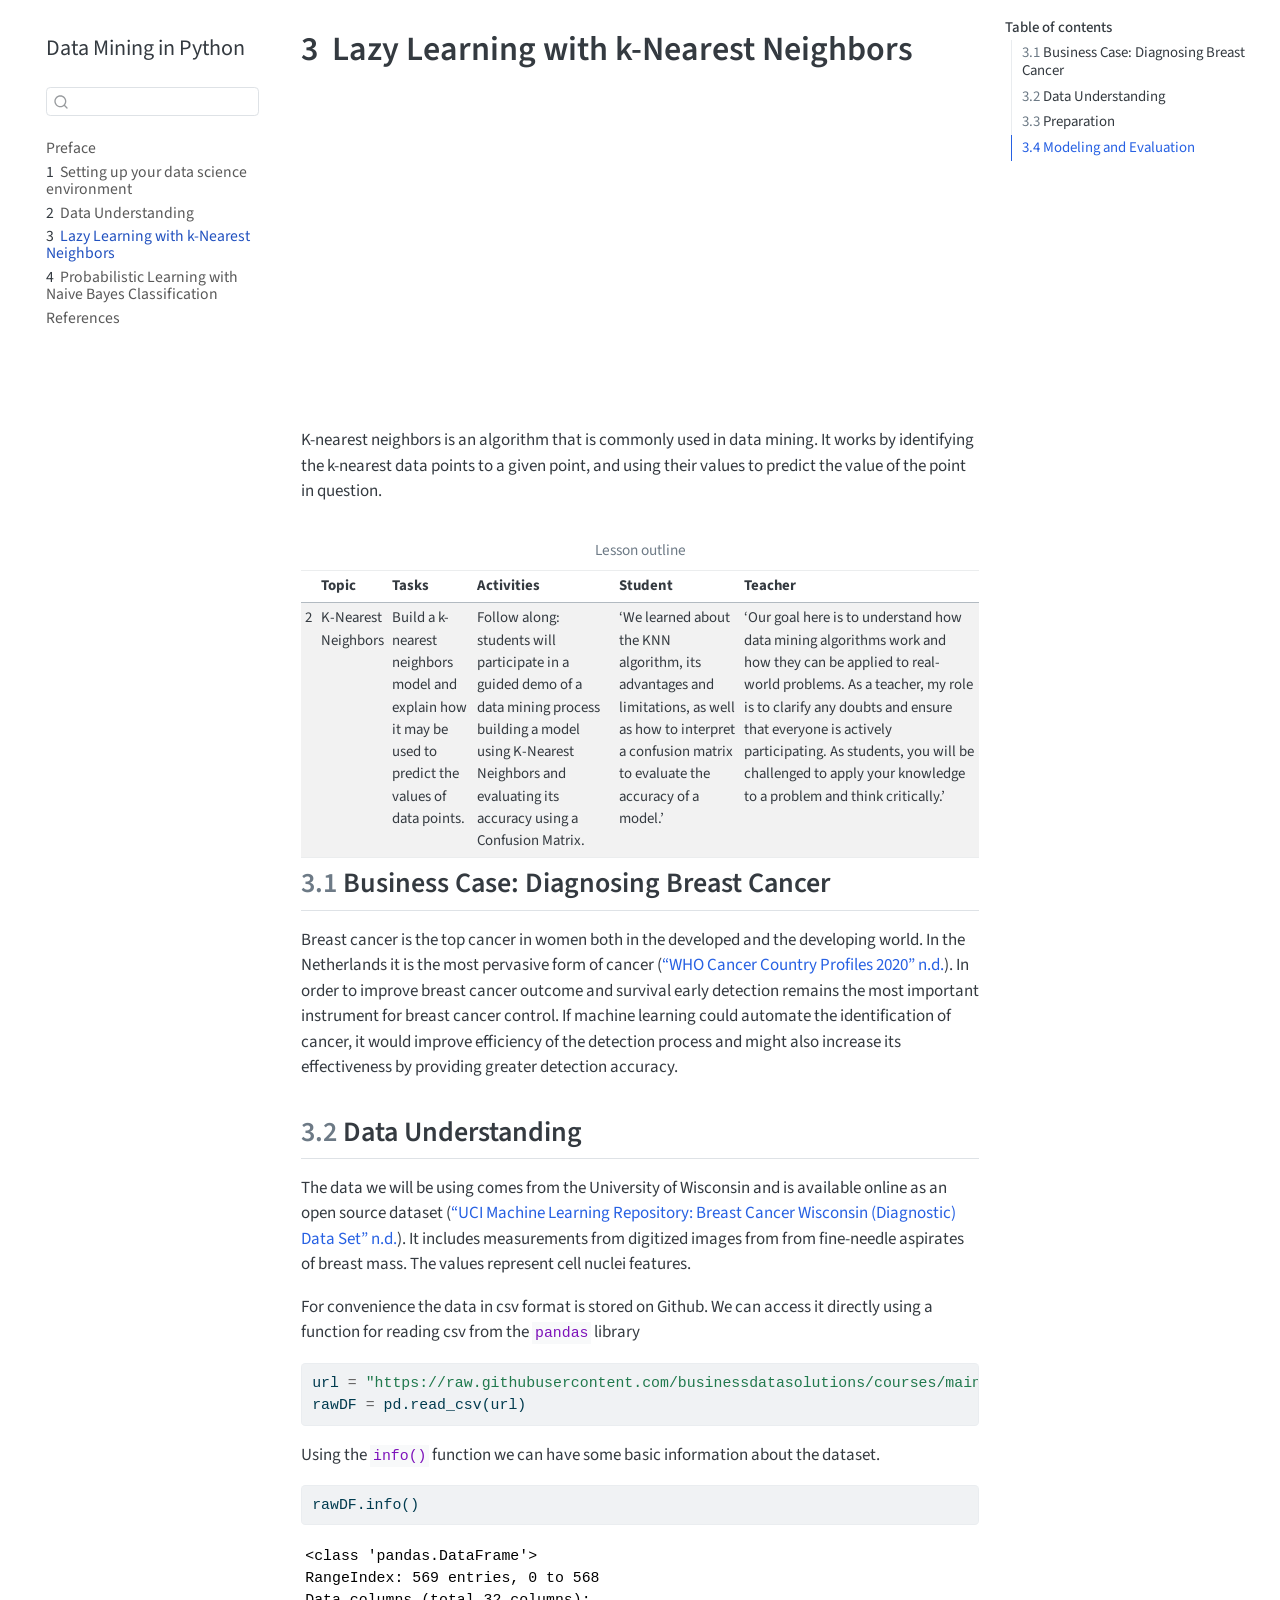
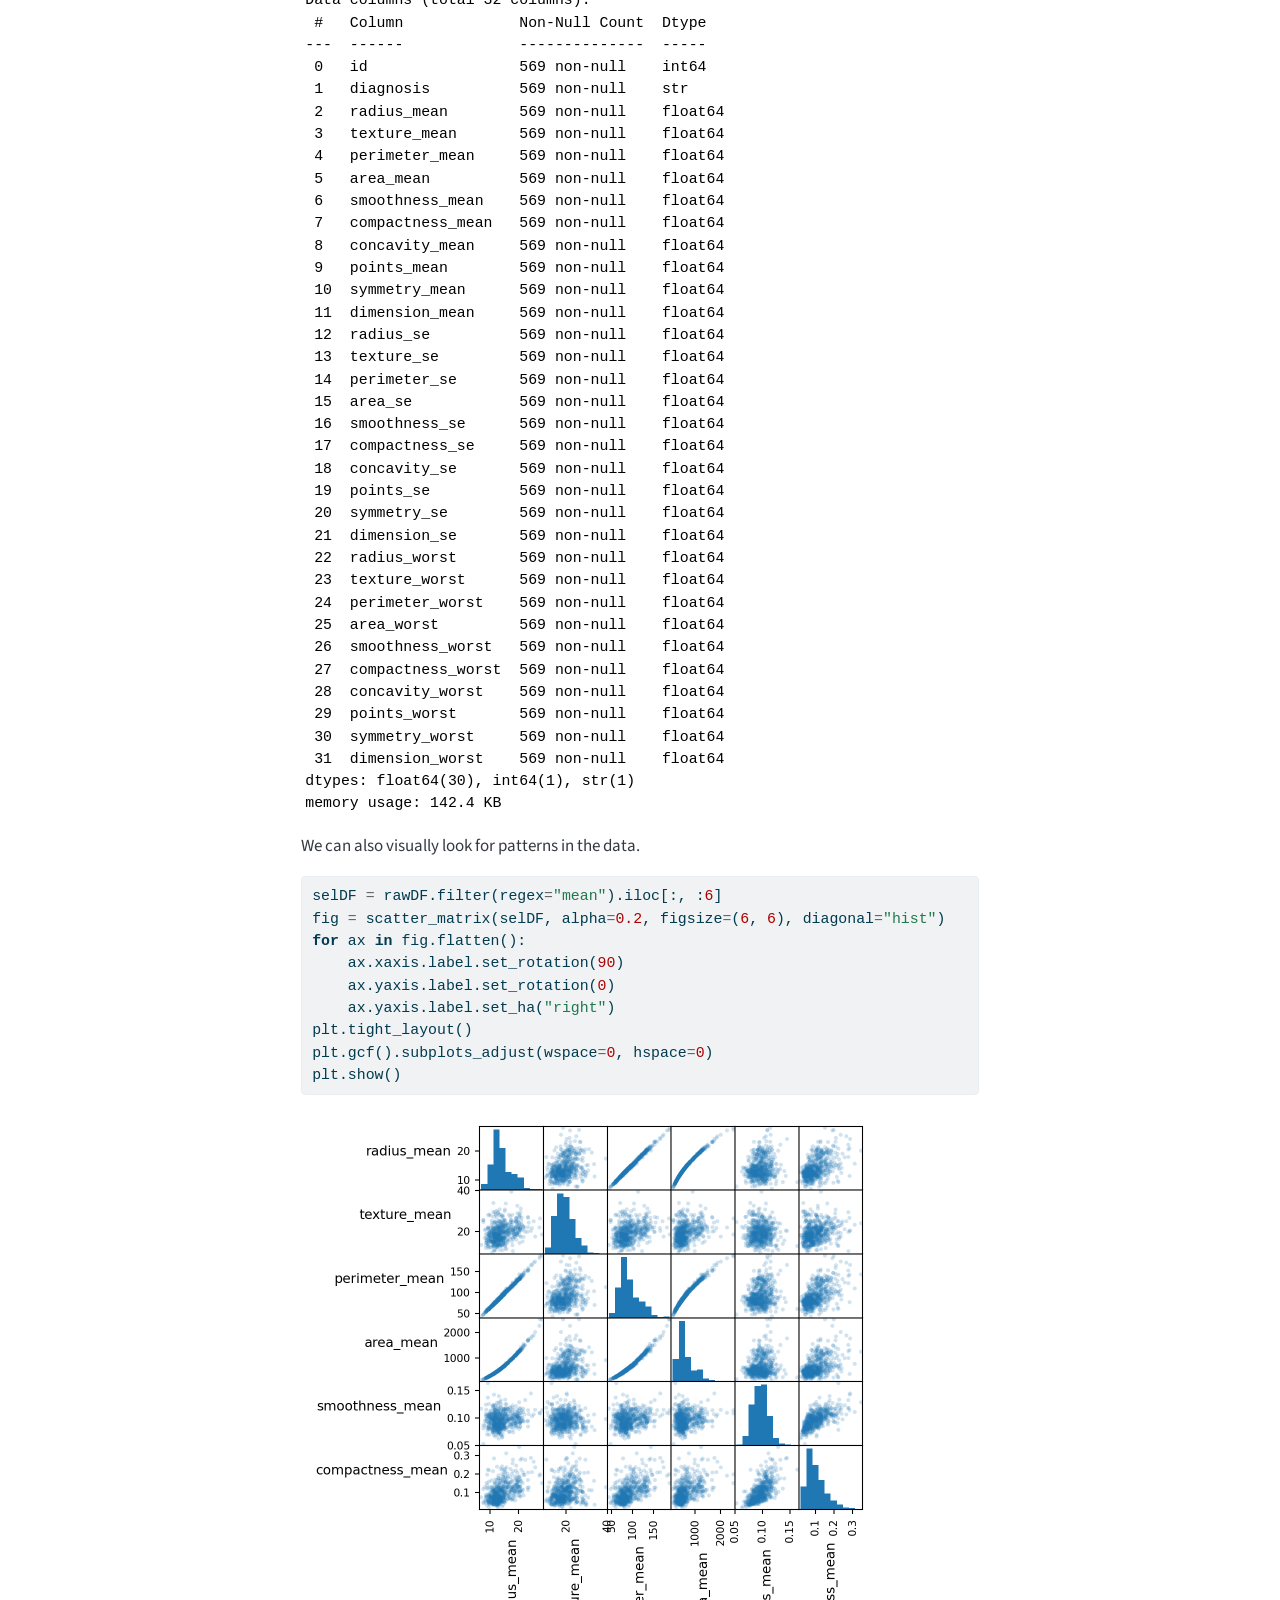
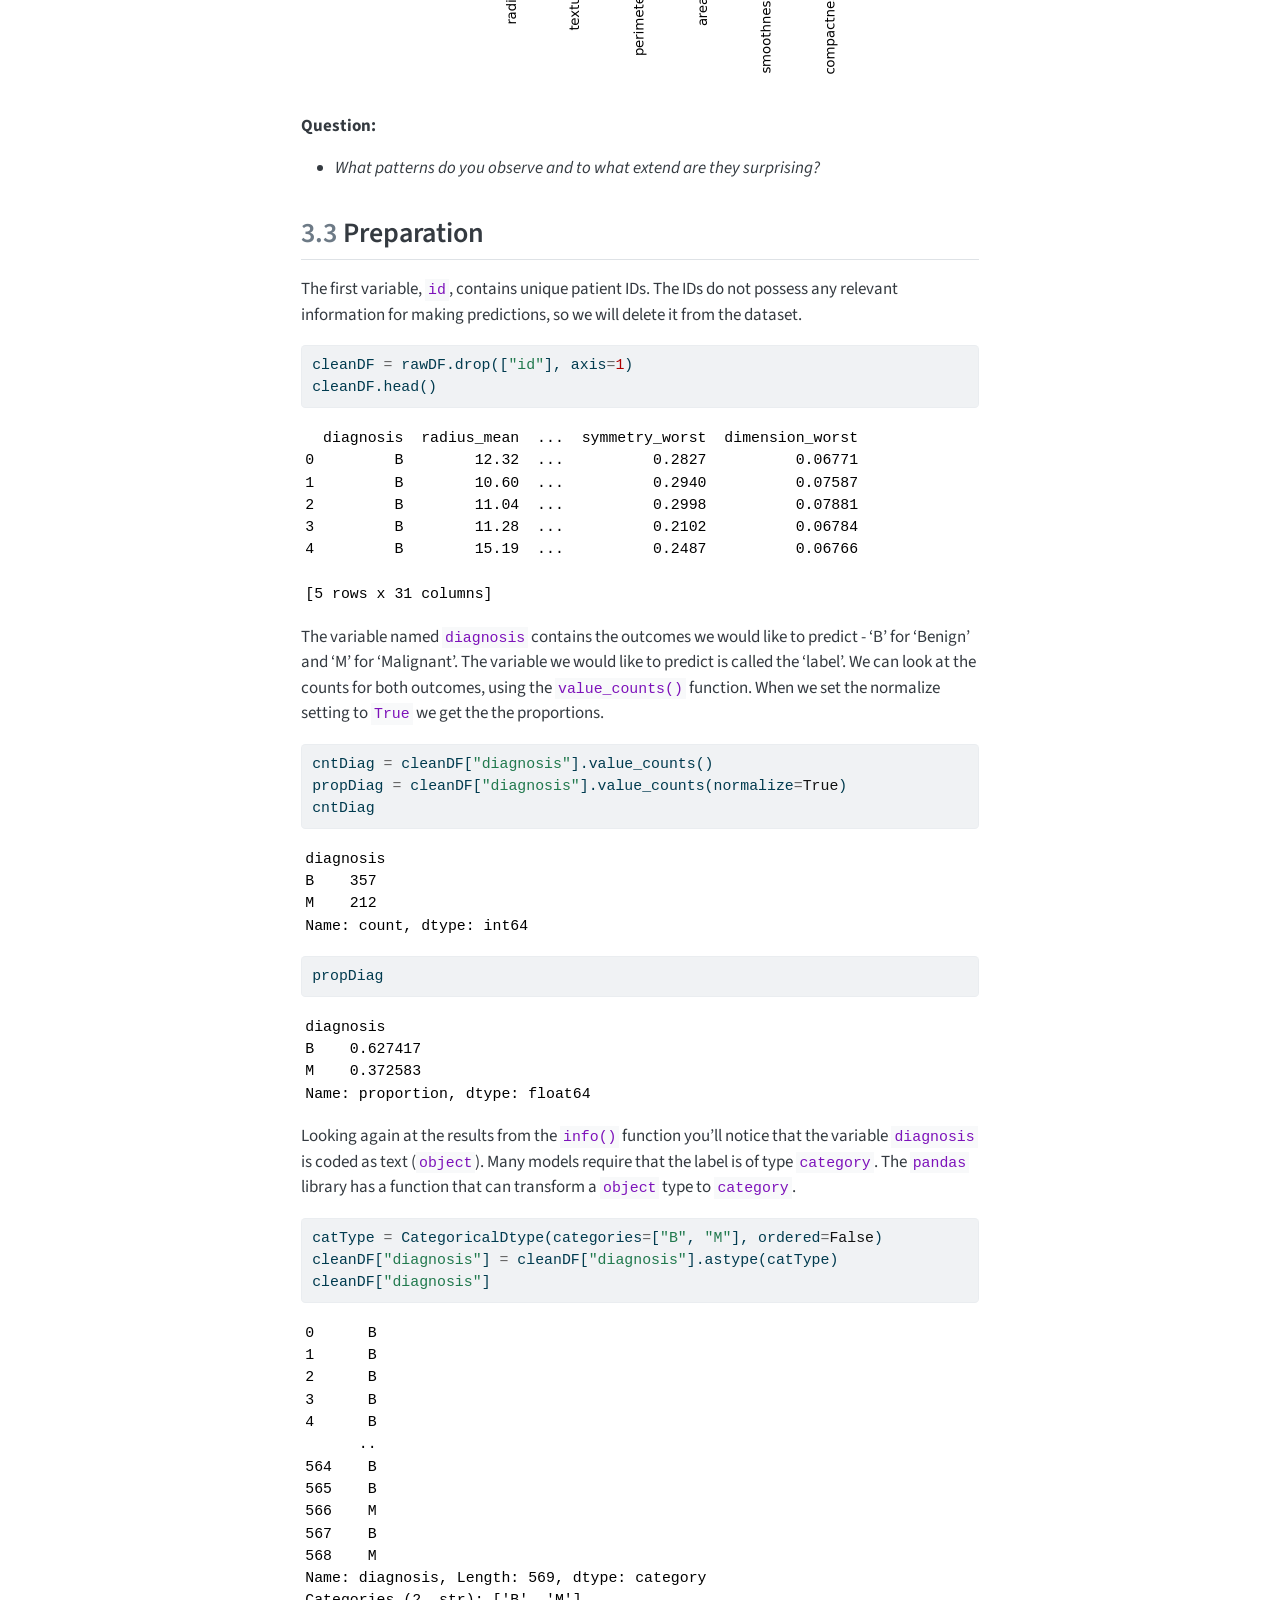
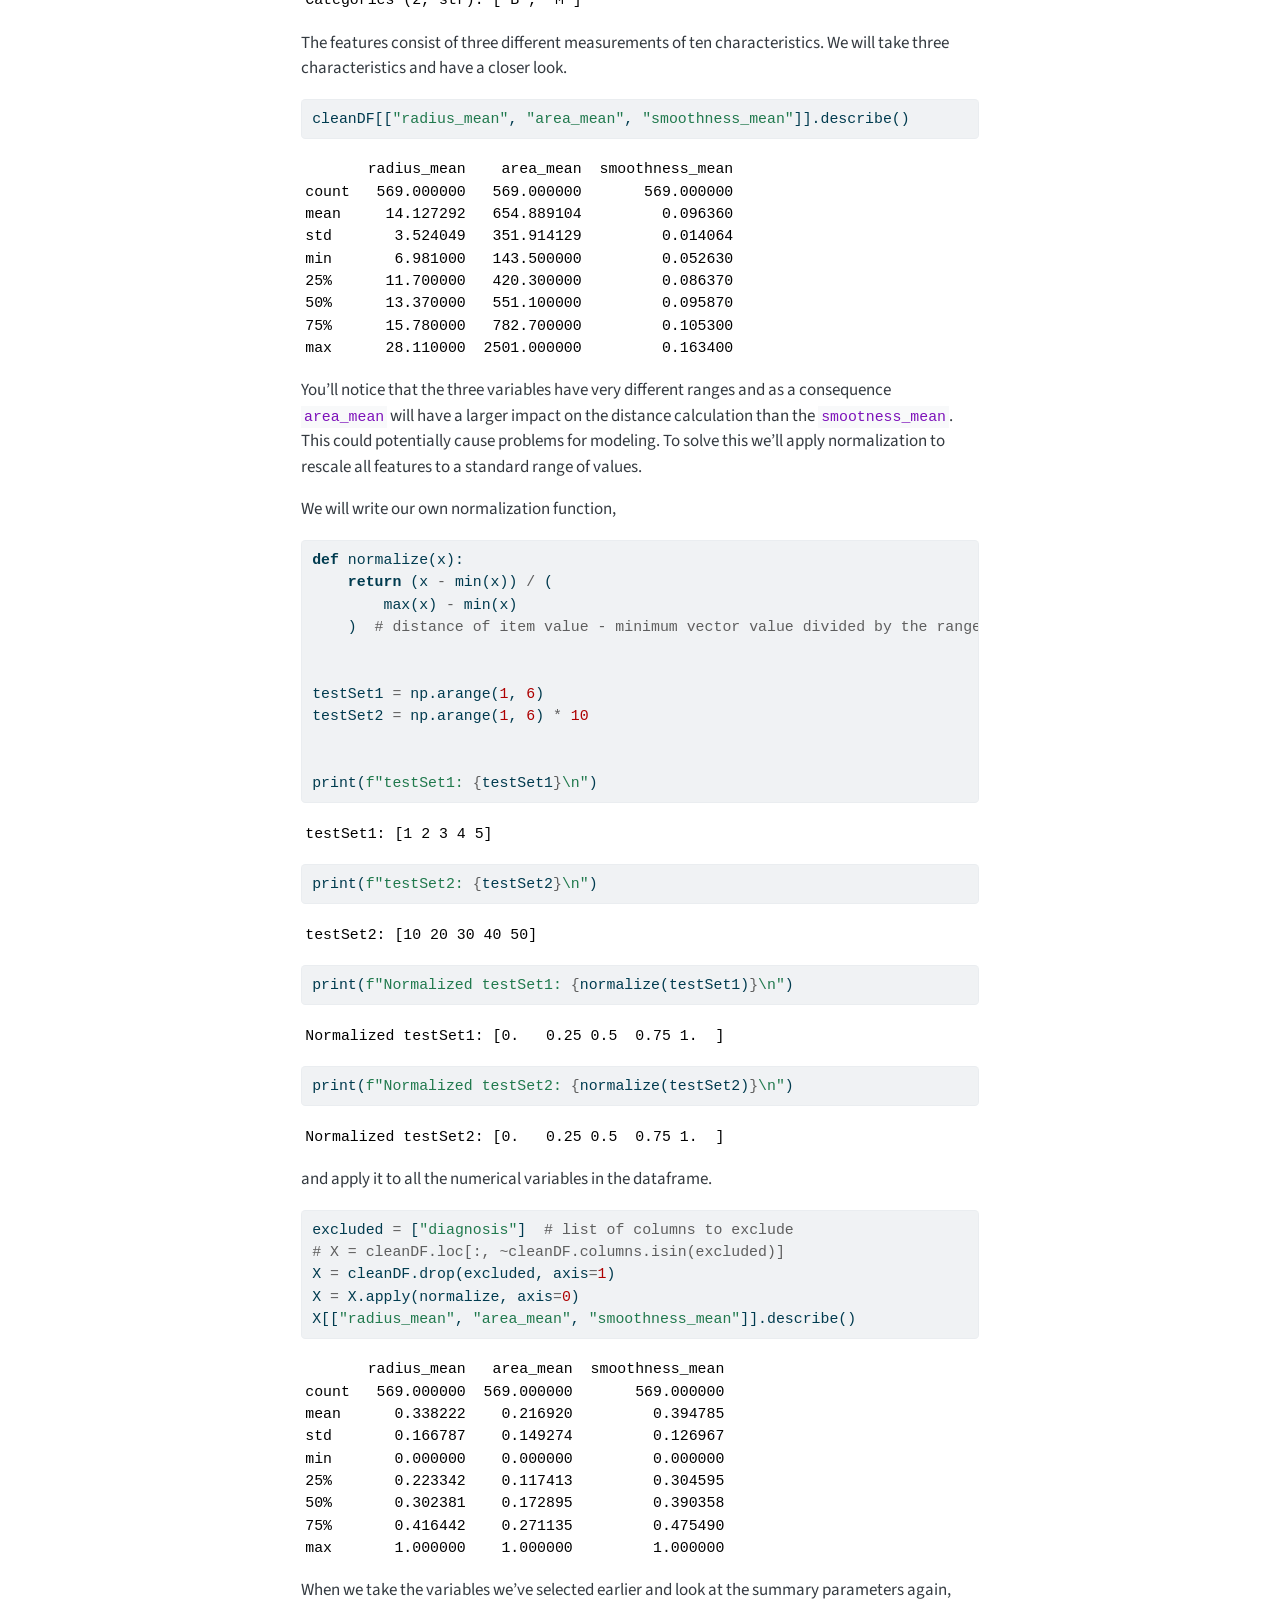
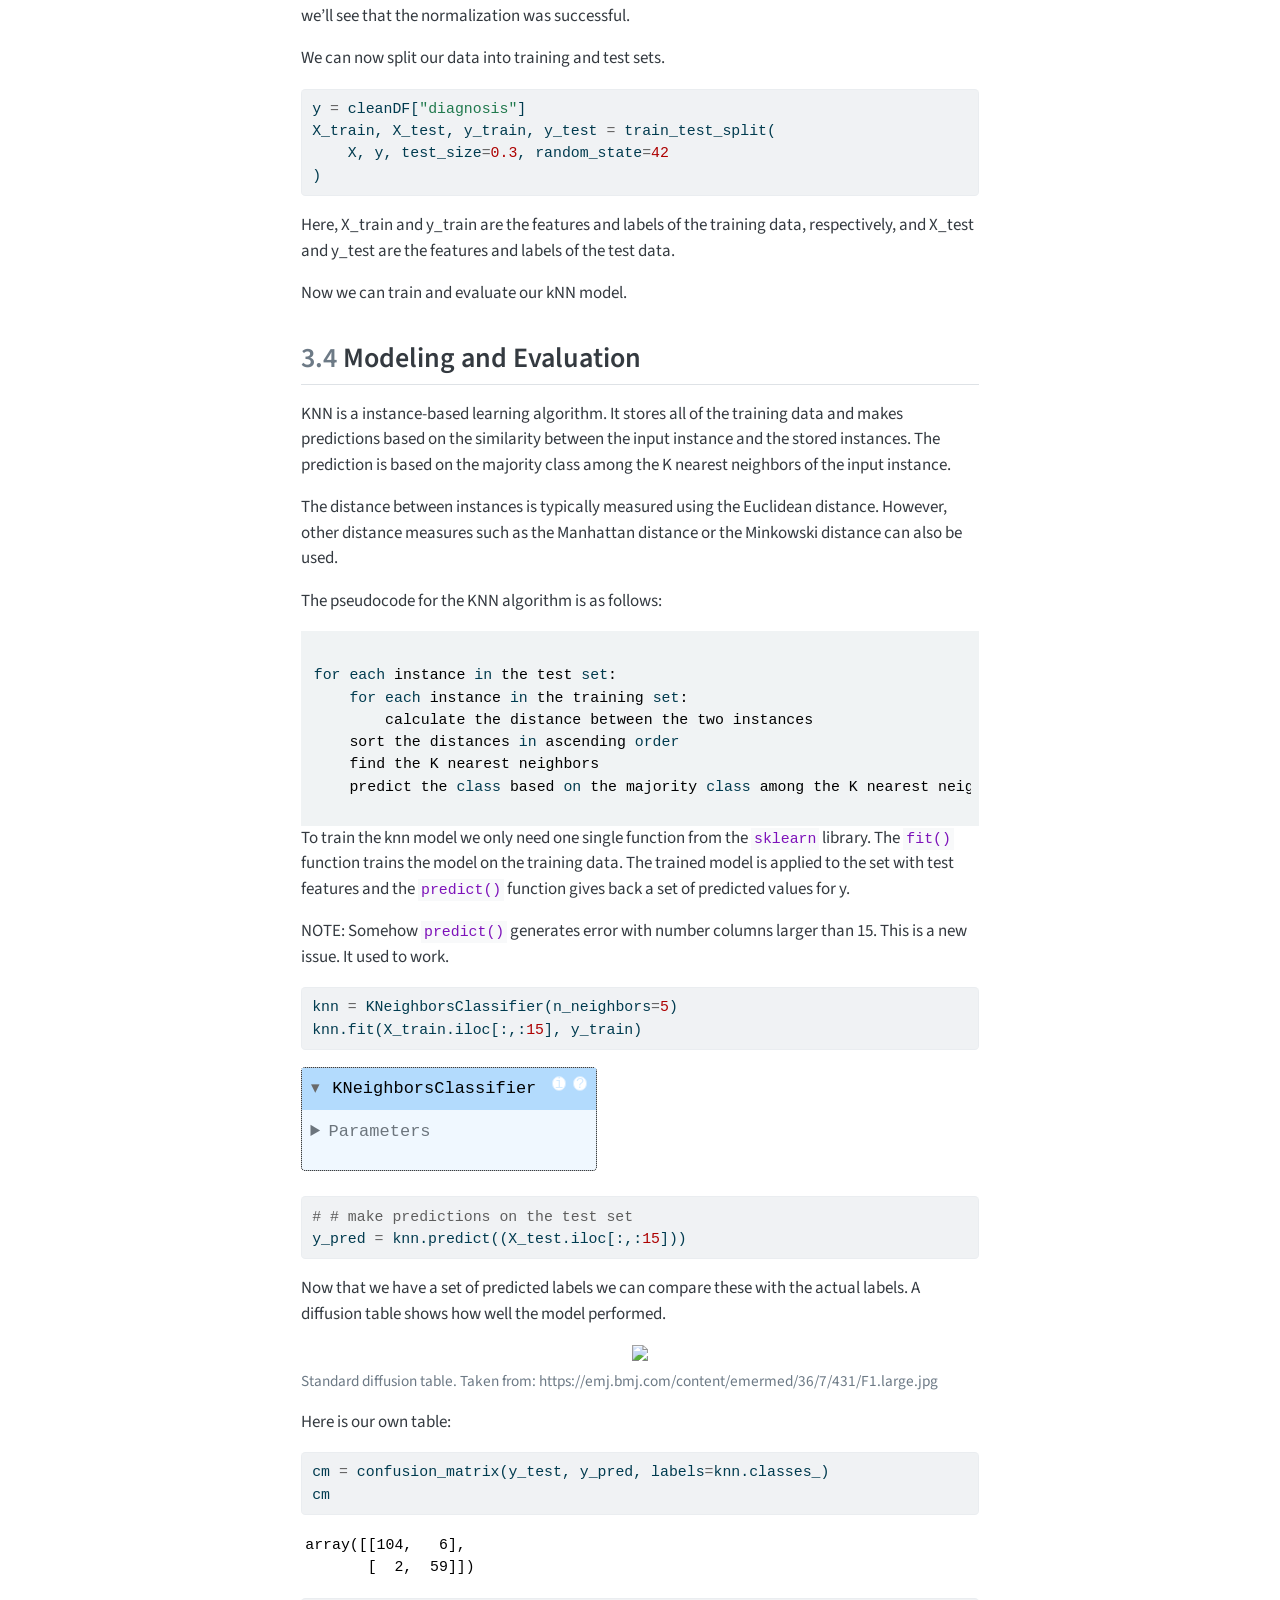
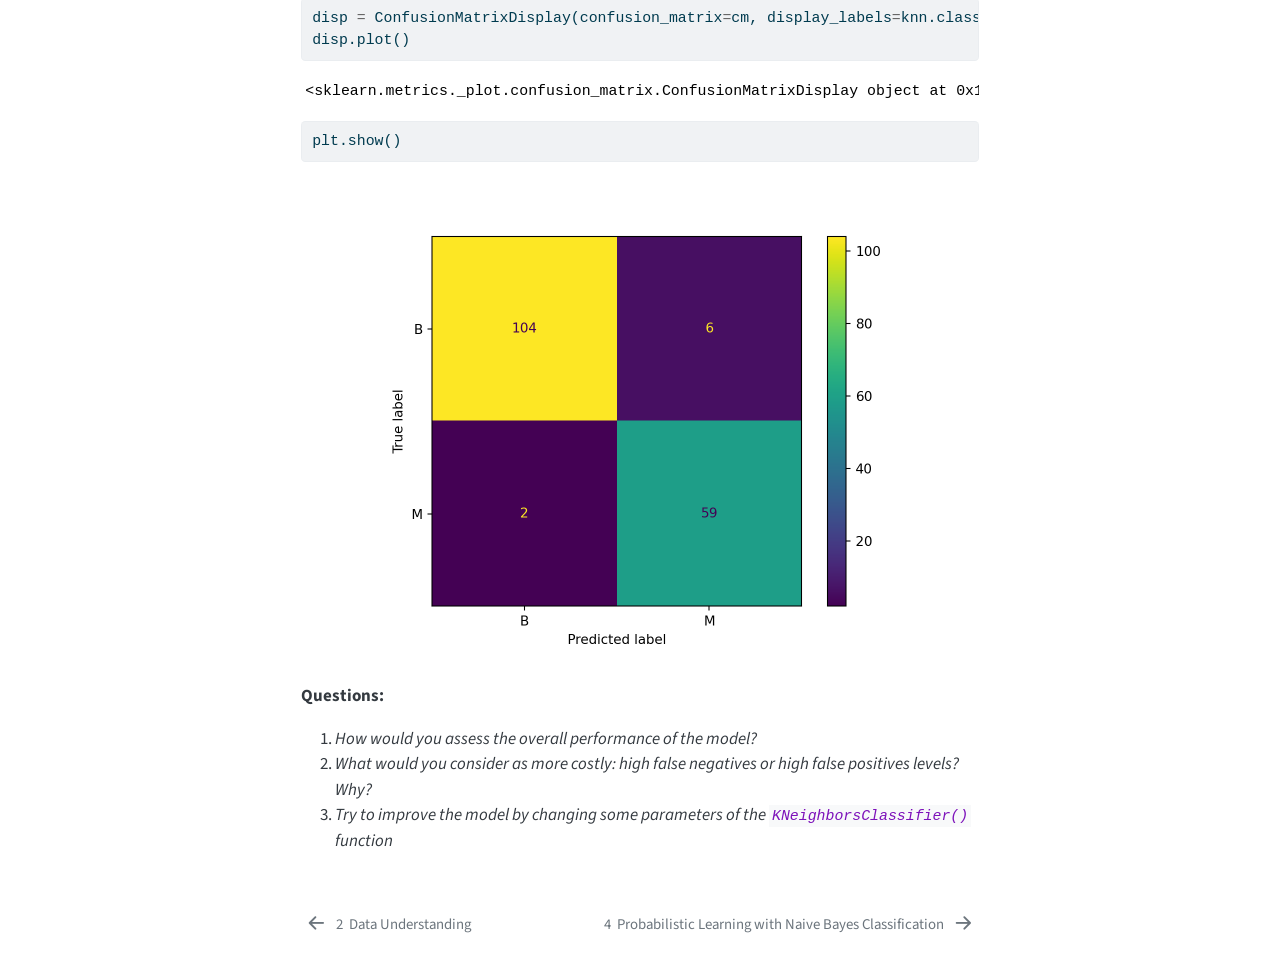
==== book/knn.html @ 2a33c744 "Replace broken KNN YouTube embed and rebuild book as HTML Co-Authored-By: Claude Opus 4.6 <noreply@a" ====
<!DOCTYPE html>
<html xmlns="http://www.w3.org/1999/xhtml" lang="en" xml:lang="en"><head>

<meta charset="utf-8">
<meta name="generator" content="quarto-1.5.57">

<meta name="viewport" content="width=device-width, initial-scale=1.0, user-scalable=yes">


<title>3&nbsp; Lazy Learning with k-Nearest Neighbors – Data Mining in Python</title>
<style>
code{white-space: pre-wrap;}
span.smallcaps{font-variant: small-caps;}
div.columns{display: flex; gap: min(4vw, 1.5em);}
div.column{flex: auto; overflow-x: auto;}
div.hanging-indent{margin-left: 1.5em; text-indent: -1.5em;}
ul.task-list{list-style: none;}
ul.task-list li input[type="checkbox"] {
  width: 0.8em;
  margin: 0 0.8em 0.2em -1em; /* quarto-specific, see https://github.com/quarto-dev/quarto-cli/issues/4556 */ 
  vertical-align: middle;
}
/* CSS for syntax highlighting */
pre > code.sourceCode { white-space: pre; position: relative; }
pre > code.sourceCode > span { line-height: 1.25; }
pre > code.sourceCode > span:empty { height: 1.2em; }
.sourceCode { overflow: visible; }
code.sourceCode > span { color: inherit; text-decoration: inherit; }
div.sourceCode { margin: 1em 0; }
pre.sourceCode { margin: 0; }
@media screen {
div.sourceCode { overflow: auto; }
}
@media print {
pre > code.sourceCode { white-space: pre-wrap; }
pre > code.sourceCode > span { display: inline-block; text-indent: -5em; padding-left: 5em; }
}
pre.numberSource code
  { counter-reset: source-line 0; }
pre.numberSource code > span
  { position: relative; left: -4em; counter-increment: source-line; }
pre.numberSource code > span > a:first-child::before
  { content: counter(source-line);
    position: relative; left: -1em; text-align: right; vertical-align: baseline;
    border: none; display: inline-block;
    -webkit-touch-callout: none; -webkit-user-select: none;
    -khtml-user-select: none; -moz-user-select: none;
    -ms-user-select: none; user-select: none;
    padding: 0 4px; width: 4em;
  }
pre.numberSource { margin-left: 3em;  padding-left: 4px; }
div.sourceCode
  {   }
@media screen {
pre > code.sourceCode > span > a:first-child::before { text-decoration: underline; }
}
/* CSS for citations */
div.csl-bib-body { }
div.csl-entry {
  clear: both;
  margin-bottom: 0em;
}
.hanging-indent div.csl-entry {
  margin-left:2em;
  text-indent:-2em;
}
div.csl-left-margin {
  min-width:2em;
  float:left;
}
div.csl-right-inline {
  margin-left:2em;
  padding-left:1em;
}
div.csl-indent {
  margin-left: 2em;
}</style>


<script src="site_libs/quarto-nav/quarto-nav.js"></script>
<script src="site_libs/quarto-nav/headroom.min.js"></script>
<script src="site_libs/clipboard/clipboard.min.js"></script>
<script src="site_libs/quarto-search/autocomplete.umd.js"></script>
<script src="site_libs/quarto-search/fuse.min.js"></script>
<script src="site_libs/quarto-search/quarto-search.js"></script>
<meta name="quarto:offset" content="./">
<link href="./nb.html" rel="next">
<link href="./understand.html" rel="prev">
<link href="./logo.png" rel="icon" type="image/png">
<script src="site_libs/quarto-html/quarto.js"></script>
<script src="site_libs/quarto-html/popper.min.js"></script>
<script src="site_libs/quarto-html/tippy.umd.min.js"></script>
<script src="site_libs/quarto-html/anchor.min.js"></script>
<link href="site_libs/quarto-html/tippy.css" rel="stylesheet">
<link href="site_libs/quarto-html/quarto-syntax-highlighting.css" rel="stylesheet" id="quarto-text-highlighting-styles">
<script src="site_libs/bootstrap/bootstrap.min.js"></script>
<link href="site_libs/bootstrap/bootstrap-icons.css" rel="stylesheet">
<link href="site_libs/bootstrap/bootstrap.min.css" rel="stylesheet" id="quarto-bootstrap" data-mode="light">
<script id="quarto-search-options" type="application/json">{
  "location": "sidebar",
  "copy-button": false,
  "collapse-after": 3,
  "panel-placement": "start",
  "type": "textbox",
  "limit": 50,
  "keyboard-shortcut": [
    "f",
    "/",
    "s"
  ],
  "show-item-context": false,
  "language": {
    "search-no-results-text": "No results",
    "search-matching-documents-text": "matching documents",
    "search-copy-link-title": "Copy link to search",
    "search-hide-matches-text": "Hide additional matches",
    "search-more-match-text": "more match in this document",
    "search-more-matches-text": "more matches in this document",
    "search-clear-button-title": "Clear",
    "search-text-placeholder": "",
    "search-detached-cancel-button-title": "Cancel",
    "search-submit-button-title": "Submit",
    "search-label": "Search"
  }
}</script>


</head>

<body class="nav-sidebar floating">

<div id="quarto-search-results"></div>
  <header id="quarto-header" class="headroom fixed-top">
  <nav class="quarto-secondary-nav">
    <div class="container-fluid d-flex">
      <button type="button" class="quarto-btn-toggle btn" data-bs-toggle="collapse" role="button" data-bs-target=".quarto-sidebar-collapse-item" aria-controls="quarto-sidebar" aria-expanded="false" aria-label="Toggle sidebar navigation" onclick="if (window.quartoToggleHeadroom) { window.quartoToggleHeadroom(); }">
        <i class="bi bi-layout-text-sidebar-reverse"></i>
      </button>
        <nav class="quarto-page-breadcrumbs" aria-label="breadcrumb"><ol class="breadcrumb"><li class="breadcrumb-item"><a href="./knn.html"><span class="chapter-number">3</span>&nbsp; <span class="chapter-title">Lazy Learning with k-Nearest Neighbors</span></a></li></ol></nav>
        <a class="flex-grow-1" role="navigation" data-bs-toggle="collapse" data-bs-target=".quarto-sidebar-collapse-item" aria-controls="quarto-sidebar" aria-expanded="false" aria-label="Toggle sidebar navigation" onclick="if (window.quartoToggleHeadroom) { window.quartoToggleHeadroom(); }">      
        </a>
      <button type="button" class="btn quarto-search-button" aria-label="Search" onclick="window.quartoOpenSearch();">
        <i class="bi bi-search"></i>
      </button>
    </div>
  </nav>
</header>
<!-- content -->
<div id="quarto-content" class="quarto-container page-columns page-rows-contents page-layout-article">
<!-- sidebar -->
  <nav id="quarto-sidebar" class="sidebar collapse collapse-horizontal quarto-sidebar-collapse-item sidebar-navigation floating overflow-auto">
    <div class="pt-lg-2 mt-2 text-left sidebar-header">
    <div class="sidebar-title mb-0 py-0">
      <a href="./">Data Mining in Python</a> 
    </div>
      </div>
        <div class="mt-2 flex-shrink-0 align-items-center">
        <div class="sidebar-search">
        <div id="quarto-search" class="" title="Search"></div>
        </div>
        </div>
    <div class="sidebar-menu-container"> 
    <ul class="list-unstyled mt-1">
        <li class="sidebar-item">
  <div class="sidebar-item-container"> 
  <a href="./index.html" class="sidebar-item-text sidebar-link">
 <span class="menu-text">Preface</span></a>
  </div>
</li>
        <li class="sidebar-item">
  <div class="sidebar-item-container"> 
  <a href="./setup.html" class="sidebar-item-text sidebar-link">
 <span class="menu-text"><span class="chapter-number">1</span>&nbsp; <span class="chapter-title">Setting up your data science environment</span></span></a>
  </div>
</li>
        <li class="sidebar-item">
  <div class="sidebar-item-container"> 
  <a href="./understand.html" class="sidebar-item-text sidebar-link">
 <span class="menu-text"><span class="chapter-number">2</span>&nbsp; <span class="chapter-title">Data Understanding</span></span></a>
  </div>
</li>
        <li class="sidebar-item">
  <div class="sidebar-item-container"> 
  <a href="./knn.html" class="sidebar-item-text sidebar-link active">
 <span class="menu-text"><span class="chapter-number">3</span>&nbsp; <span class="chapter-title">Lazy Learning with k-Nearest Neighbors</span></span></a>
  </div>
</li>
        <li class="sidebar-item">
  <div class="sidebar-item-container"> 
  <a href="./nb.html" class="sidebar-item-text sidebar-link">
 <span class="menu-text"><span class="chapter-number">4</span>&nbsp; <span class="chapter-title">Probabilistic Learning with Naive Bayes Classification</span></span></a>
  </div>
</li>
        <li class="sidebar-item">
  <div class="sidebar-item-container"> 
  <a href="./references.html" class="sidebar-item-text sidebar-link">
 <span class="menu-text">References</span></a>
  </div>
</li>
    </ul>
    </div>
</nav>
<div id="quarto-sidebar-glass" class="quarto-sidebar-collapse-item" data-bs-toggle="collapse" data-bs-target=".quarto-sidebar-collapse-item"></div>
<!-- margin-sidebar -->
    <div id="quarto-margin-sidebar" class="sidebar margin-sidebar">
        <nav id="TOC" role="doc-toc" class="toc-active">
    <h2 id="toc-title">Table of contents</h2>
   
  <ul>
  <li><a href="#business-case-diagnosing-breast-cancer" id="toc-business-case-diagnosing-breast-cancer" class="nav-link active" data-scroll-target="#business-case-diagnosing-breast-cancer"><span class="header-section-number">3.1</span> Business Case: Diagnosing Breast Cancer</a></li>
  <li><a href="#data-understanding" id="toc-data-understanding" class="nav-link" data-scroll-target="#data-understanding"><span class="header-section-number">3.2</span> Data Understanding</a></li>
  <li><a href="#preparation" id="toc-preparation" class="nav-link" data-scroll-target="#preparation"><span class="header-section-number">3.3</span> Preparation</a></li>
  <li><a href="#modeling-and-evaluation" id="toc-modeling-and-evaluation" class="nav-link" data-scroll-target="#modeling-and-evaluation"><span class="header-section-number">3.4</span> Modeling and Evaluation</a></li>
  </ul>
</nav>
    </div>
<!-- main -->
<main class="content" id="quarto-document-content">

<header id="title-block-header" class="quarto-title-block default">
<div class="quarto-title">
<h1 class="title"><span id="knn" class="quarto-section-identifier"><span class="chapter-number">3</span>&nbsp; <span class="chapter-title">Lazy Learning with k-Nearest Neighbors</span></span></h1>
</div>



<div class="quarto-title-meta">

    
  
    
  </div>
  


</header>


<iframe width="560" height="315" src="https://www.youtube.com/embed/gs9E7E0qOIc?si=zXA6fRMBvJObxKrd" title="YouTube video player" frameborder="0" allow="accelerometer; autoplay; clipboard-write; encrypted-media; gyroscope; picture-in-picture; web-share" referrerpolicy="strict-origin-when-cross-origin" allowfullscreen="">
</iframe>
<p>K-nearest neighbors is an algorithm that is commonly used in data mining. It works by identifying the k-nearest data points to a given point, and using their values to predict the value of the point in question.</p>
<div class="cell">
<div class="cell-output-display">
<table class="caption-top table table-sm table-striped small">
<caption>Lesson outline</caption>
<colgroup>
<col style="width: 0%">
<col style="width: 2%">
<col style="width: 13%">
<col style="width: 23%">
<col style="width: 20%">
<col style="width: 40%">
</colgroup>
<thead>
<tr class="header">
<th style="text-align: left;"></th>
<th style="text-align: left;">Topic</th>
<th style="text-align: left;">Tasks</th>
<th style="text-align: left;">Activities</th>
<th style="text-align: left;">Student</th>
<th style="text-align: left;">Teacher</th>
</tr>
</thead>
<tbody>
<tr class="odd">
<td style="text-align: left;">2</td>
<td style="text-align: left;">K-Nearest Neighbors</td>
<td style="text-align: left;">Build a k-nearest neighbors model and explain how it may be used to predict the values of data points.</td>
<td style="text-align: left;">Follow along: students will participate in a guided demo of a data mining process building a model using K-Nearest Neighbors and evaluating its accuracy using a Confusion Matrix.</td>
<td style="text-align: left;">‘We learned about the KNN algorithm, its advantages and limitations, as well as how to interpret a confusion matrix to evaluate the accuracy of a model.’</td>
<td style="text-align: left;">‘Our goal here is to understand how data mining algorithms work and how they can be applied to real-world problems. As a teacher, my role is to clarify any doubts and ensure that everyone is actively participating. As students, you will be challenged to apply your knowledge to a problem and think critically.’</td>
</tr>
</tbody>
</table>
</div>
</div>
<section id="business-case-diagnosing-breast-cancer" class="level2" data-number="3.1">
<h2 data-number="3.1" class="anchored" data-anchor-id="business-case-diagnosing-breast-cancer"><span class="header-section-number">3.1</span> Business Case: Diagnosing Breast Cancer</h2>
<p>Breast cancer is the top cancer in women both in the developed and the developing world. In the Netherlands it is the most pervasive form of cancer <span class="citation" data-cites="noauthor_who_nodate">(<a href="references.html#ref-noauthor_who_nodate" role="doc-biblioref"><span>“<span>WHO</span> <span></span> <span>Cancer</span> Country Profiles 2020”</span> n.d.</a>)</span>. In order to improve breast cancer outcome and survival early detection remains the most important instrument for breast cancer control. If machine learning could automate the identification of cancer, it would improve efficiency of the detection process and might also increase its effectiveness by providing greater detection accuracy.</p>
</section>
<section id="data-understanding" class="level2" data-number="3.2">
<h2 data-number="3.2" class="anchored" data-anchor-id="data-understanding"><span class="header-section-number">3.2</span> Data Understanding</h2>
<p>The data we will be using comes from the University of Wisconsin and is available online as an open source dataset <span class="citation" data-cites="noauthor_uci_cancer_nodate">(<a href="references.html#ref-noauthor_uci_cancer_nodate" role="doc-biblioref"><span>“<span>UCI</span> <span>Machine</span> <span>Learning</span> <span>Repository</span>: <span>Breast</span> <span>Cancer</span> <span>Wisconsin</span> (<span>Diagnostic</span>) <span>Data</span> <span>Set</span>”</span> n.d.</a>)</span>. It includes measurements from digitized images from from fine-needle aspirates of breast mass. The values represent cell nuclei features.</p>
<p>For convenience the data in csv format is stored on Github. We can access it directly using a function for reading csv from the <code>pandas</code> library</p>
<div class="cell">
<div class="sourceCode cell-code" id="cb1"><pre class="sourceCode python code-with-copy"><code class="sourceCode python"><span id="cb1-1"><a href="#cb1-1" aria-hidden="true" tabindex="-1"></a>url <span class="op">=</span> <span class="st">"https://raw.githubusercontent.com/businessdatasolutions/courses/main/data%20mining/gitbook/datasets/breastcancer.csv"</span></span>
<span id="cb1-2"><a href="#cb1-2" aria-hidden="true" tabindex="-1"></a>rawDF <span class="op">=</span> pd.read_csv(url)</span></code><button title="Copy to Clipboard" class="code-copy-button"><i class="bi"></i></button></pre></div>
</div>
<p>Using the <code>info()</code> function we can have some basic information about the dataset.</p>
<div class="cell">
<div class="sourceCode cell-code" id="cb2"><pre class="sourceCode python code-with-copy"><code class="sourceCode python"><span id="cb2-1"><a href="#cb2-1" aria-hidden="true" tabindex="-1"></a>rawDF.info()</span></code><button title="Copy to Clipboard" class="code-copy-button"><i class="bi"></i></button></pre></div>
<div class="cell-output cell-output-stdout">
<pre><code>&lt;class 'pandas.DataFrame'&gt;
RangeIndex: 569 entries, 0 to 568
Data columns (total 32 columns):
 #   Column             Non-Null Count  Dtype  
---  ------             --------------  -----  
 0   id                 569 non-null    int64  
 1   diagnosis          569 non-null    str    
 2   radius_mean        569 non-null    float64
 3   texture_mean       569 non-null    float64
 4   perimeter_mean     569 non-null    float64
 5   area_mean          569 non-null    float64
 6   smoothness_mean    569 non-null    float64
 7   compactness_mean   569 non-null    float64
 8   concavity_mean     569 non-null    float64
 9   points_mean        569 non-null    float64
 10  symmetry_mean      569 non-null    float64
 11  dimension_mean     569 non-null    float64
 12  radius_se          569 non-null    float64
 13  texture_se         569 non-null    float64
 14  perimeter_se       569 non-null    float64
 15  area_se            569 non-null    float64
 16  smoothness_se      569 non-null    float64
 17  compactness_se     569 non-null    float64
 18  concavity_se       569 non-null    float64
 19  points_se          569 non-null    float64
 20  symmetry_se        569 non-null    float64
 21  dimension_se       569 non-null    float64
 22  radius_worst       569 non-null    float64
 23  texture_worst      569 non-null    float64
 24  perimeter_worst    569 non-null    float64
 25  area_worst         569 non-null    float64
 26  smoothness_worst   569 non-null    float64
 27  compactness_worst  569 non-null    float64
 28  concavity_worst    569 non-null    float64
 29  points_worst       569 non-null    float64
 30  symmetry_worst     569 non-null    float64
 31  dimension_worst    569 non-null    float64
dtypes: float64(30), int64(1), str(1)
memory usage: 142.4 KB</code></pre>
</div>
</div>
<p>We can also visually look for patterns in the data.</p>
<div class="cell">
<div class="sourceCode cell-code" id="cb4"><pre class="sourceCode python code-with-copy"><code class="sourceCode python"><span id="cb4-1"><a href="#cb4-1" aria-hidden="true" tabindex="-1"></a>selDF <span class="op">=</span> rawDF.<span class="bu">filter</span>(regex<span class="op">=</span><span class="st">"mean"</span>).iloc[:, :<span class="dv">6</span>]</span>
<span id="cb4-2"><a href="#cb4-2" aria-hidden="true" tabindex="-1"></a>fig <span class="op">=</span> scatter_matrix(selDF, alpha<span class="op">=</span><span class="fl">0.2</span>, figsize<span class="op">=</span>(<span class="dv">6</span>, <span class="dv">6</span>), diagonal<span class="op">=</span><span class="st">"hist"</span>)</span>
<span id="cb4-3"><a href="#cb4-3" aria-hidden="true" tabindex="-1"></a><span class="cf">for</span> ax <span class="kw">in</span> fig.flatten():</span>
<span id="cb4-4"><a href="#cb4-4" aria-hidden="true" tabindex="-1"></a>    ax.xaxis.label.set_rotation(<span class="dv">90</span>)</span>
<span id="cb4-5"><a href="#cb4-5" aria-hidden="true" tabindex="-1"></a>    ax.yaxis.label.set_rotation(<span class="dv">0</span>)</span>
<span id="cb4-6"><a href="#cb4-6" aria-hidden="true" tabindex="-1"></a>    ax.yaxis.label.set_ha(<span class="st">"right"</span>)</span>
<span id="cb4-7"><a href="#cb4-7" aria-hidden="true" tabindex="-1"></a>plt.tight_layout()</span>
<span id="cb4-8"><a href="#cb4-8" aria-hidden="true" tabindex="-1"></a>plt.gcf().subplots_adjust(wspace<span class="op">=</span><span class="dv">0</span>, hspace<span class="op">=</span><span class="dv">0</span>)</span>
<span id="cb4-9"><a href="#cb4-9" aria-hidden="true" tabindex="-1"></a>plt.show()</span></code><button title="Copy to Clipboard" class="code-copy-button"><i class="bi"></i></button></pre></div>
<div class="cell-output-display">
<div>
<figure class="figure">
<p><img src="knn_files/figure-html/unnamed-chunk-5-1.png" class="img-fluid figure-img" width="576"></p>
</figure>
</div>
</div>
</div>
<p><strong>Question:</strong></p>
<ul>
<li><em>What patterns do you observe and to what extend are they surprising?</em></li>
</ul>
</section>
<section id="preparation" class="level2" data-number="3.3">
<h2 data-number="3.3" class="anchored" data-anchor-id="preparation"><span class="header-section-number">3.3</span> Preparation</h2>
<p>The first variable, <code>id</code>, contains unique patient IDs. The IDs do not possess any relevant information for making predictions, so we will delete it from the dataset.</p>
<div class="cell">
<div class="sourceCode cell-code" id="cb5"><pre class="sourceCode python code-with-copy"><code class="sourceCode python"><span id="cb5-1"><a href="#cb5-1" aria-hidden="true" tabindex="-1"></a>cleanDF <span class="op">=</span> rawDF.drop([<span class="st">"id"</span>], axis<span class="op">=</span><span class="dv">1</span>)</span>
<span id="cb5-2"><a href="#cb5-2" aria-hidden="true" tabindex="-1"></a>cleanDF.head()</span></code><button title="Copy to Clipboard" class="code-copy-button"><i class="bi"></i></button></pre></div>
<div class="cell-output cell-output-stdout">
<pre><code>  diagnosis  radius_mean  ...  symmetry_worst  dimension_worst
0         B        12.32  ...          0.2827          0.06771
1         B        10.60  ...          0.2940          0.07587
2         B        11.04  ...          0.2998          0.07881
3         B        11.28  ...          0.2102          0.06784
4         B        15.19  ...          0.2487          0.06766

[5 rows x 31 columns]</code></pre>
</div>
</div>
<p>The variable named <code>diagnosis</code> contains the outcomes we would like to predict - ‘B’ for ‘Benign’ and ‘M’ for ‘Malignant’. The variable we would like to predict is called the ‘label’. We can look at the counts for both outcomes, using the <code>value_counts()</code> function. When we set the normalize setting to <code>True</code> we get the the proportions.</p>
<div class="cell">
<div class="sourceCode cell-code" id="cb7"><pre class="sourceCode python code-with-copy"><code class="sourceCode python"><span id="cb7-1"><a href="#cb7-1" aria-hidden="true" tabindex="-1"></a>cntDiag <span class="op">=</span> cleanDF[<span class="st">"diagnosis"</span>].value_counts()</span>
<span id="cb7-2"><a href="#cb7-2" aria-hidden="true" tabindex="-1"></a>propDiag <span class="op">=</span> cleanDF[<span class="st">"diagnosis"</span>].value_counts(normalize<span class="op">=</span><span class="va">True</span>)</span>
<span id="cb7-3"><a href="#cb7-3" aria-hidden="true" tabindex="-1"></a>cntDiag</span></code><button title="Copy to Clipboard" class="code-copy-button"><i class="bi"></i></button></pre></div>
<div class="cell-output cell-output-stdout">
<pre><code>diagnosis
B    357
M    212
Name: count, dtype: int64</code></pre>
</div>
<div class="sourceCode cell-code" id="cb9"><pre class="sourceCode python code-with-copy"><code class="sourceCode python"><span id="cb9-1"><a href="#cb9-1" aria-hidden="true" tabindex="-1"></a>propDiag</span></code><button title="Copy to Clipboard" class="code-copy-button"><i class="bi"></i></button></pre></div>
<div class="cell-output cell-output-stdout">
<pre><code>diagnosis
B    0.627417
M    0.372583
Name: proportion, dtype: float64</code></pre>
</div>
</div>
<p>Looking again at the results from the <code>info()</code> function you’ll notice that the variable <code>diagnosis</code> is coded as text (<code>object</code>). Many models require that the label is of type <code>category</code>. The <code>pandas</code> library has a function that can transform a <code>object</code> type to <code>category</code>.</p>
<div class="cell">
<div class="sourceCode cell-code" id="cb11"><pre class="sourceCode python code-with-copy"><code class="sourceCode python"><span id="cb11-1"><a href="#cb11-1" aria-hidden="true" tabindex="-1"></a>catType <span class="op">=</span> CategoricalDtype(categories<span class="op">=</span>[<span class="st">"B"</span>, <span class="st">"M"</span>], ordered<span class="op">=</span><span class="va">False</span>)</span>
<span id="cb11-2"><a href="#cb11-2" aria-hidden="true" tabindex="-1"></a>cleanDF[<span class="st">"diagnosis"</span>] <span class="op">=</span> cleanDF[<span class="st">"diagnosis"</span>].astype(catType)</span>
<span id="cb11-3"><a href="#cb11-3" aria-hidden="true" tabindex="-1"></a>cleanDF[<span class="st">"diagnosis"</span>]</span></code><button title="Copy to Clipboard" class="code-copy-button"><i class="bi"></i></button></pre></div>
<div class="cell-output cell-output-stdout">
<pre><code>0      B
1      B
2      B
3      B
4      B
      ..
564    B
565    B
566    M
567    B
568    M
Name: diagnosis, Length: 569, dtype: category
Categories (2, str): ['B', 'M']</code></pre>
</div>
</div>
<p>The features consist of three different measurements of ten characteristics. We will take three characteristics and have a closer look.</p>
<div class="cell">
<div class="sourceCode cell-code" id="cb13"><pre class="sourceCode python code-with-copy"><code class="sourceCode python"><span id="cb13-1"><a href="#cb13-1" aria-hidden="true" tabindex="-1"></a>cleanDF[[<span class="st">"radius_mean"</span>, <span class="st">"area_mean"</span>, <span class="st">"smoothness_mean"</span>]].describe()</span></code><button title="Copy to Clipboard" class="code-copy-button"><i class="bi"></i></button></pre></div>
<div class="cell-output cell-output-stdout">
<pre><code>       radius_mean    area_mean  smoothness_mean
count   569.000000   569.000000       569.000000
mean     14.127292   654.889104         0.096360
std       3.524049   351.914129         0.014064
min       6.981000   143.500000         0.052630
25%      11.700000   420.300000         0.086370
50%      13.370000   551.100000         0.095870
75%      15.780000   782.700000         0.105300
max      28.110000  2501.000000         0.163400</code></pre>
</div>
</div>
<p>You’ll notice that the three variables have very different ranges and as a consequence <code>area_mean</code> will have a larger impact on the distance calculation than the <code>smootness_mean</code>. This could potentially cause problems for modeling. To solve this we’ll apply normalization to rescale all features to a standard range of values.</p>
<p>We will write our own normalization function,</p>
<div class="cell">
<div class="sourceCode cell-code" id="cb15"><pre class="sourceCode python code-with-copy"><code class="sourceCode python"><span id="cb15-1"><a href="#cb15-1" aria-hidden="true" tabindex="-1"></a><span class="kw">def</span> normalize(x):</span>
<span id="cb15-2"><a href="#cb15-2" aria-hidden="true" tabindex="-1"></a>    <span class="cf">return</span> (x <span class="op">-</span> <span class="bu">min</span>(x)) <span class="op">/</span> (</span>
<span id="cb15-3"><a href="#cb15-3" aria-hidden="true" tabindex="-1"></a>        <span class="bu">max</span>(x) <span class="op">-</span> <span class="bu">min</span>(x)</span>
<span id="cb15-4"><a href="#cb15-4" aria-hidden="true" tabindex="-1"></a>    )  <span class="co"># distance of item value - minimum vector value divided by the range of all vector values</span></span>
<span id="cb15-5"><a href="#cb15-5" aria-hidden="true" tabindex="-1"></a></span>
<span id="cb15-6"><a href="#cb15-6" aria-hidden="true" tabindex="-1"></a></span>
<span id="cb15-7"><a href="#cb15-7" aria-hidden="true" tabindex="-1"></a>testSet1 <span class="op">=</span> np.arange(<span class="dv">1</span>, <span class="dv">6</span>)</span>
<span id="cb15-8"><a href="#cb15-8" aria-hidden="true" tabindex="-1"></a>testSet2 <span class="op">=</span> np.arange(<span class="dv">1</span>, <span class="dv">6</span>) <span class="op">*</span> <span class="dv">10</span></span>
<span id="cb15-9"><a href="#cb15-9" aria-hidden="true" tabindex="-1"></a></span>
<span id="cb15-10"><a href="#cb15-10" aria-hidden="true" tabindex="-1"></a></span>
<span id="cb15-11"><a href="#cb15-11" aria-hidden="true" tabindex="-1"></a><span class="bu">print</span>(<span class="ss">f"testSet1: </span><span class="sc">{</span>testSet1<span class="sc">}</span><span class="ch">\n</span><span class="ss">"</span>)</span></code><button title="Copy to Clipboard" class="code-copy-button"><i class="bi"></i></button></pre></div>
<div class="cell-output cell-output-stdout">
<pre><code>testSet1: [1 2 3 4 5]</code></pre>
</div>
<div class="sourceCode cell-code" id="cb17"><pre class="sourceCode python code-with-copy"><code class="sourceCode python"><span id="cb17-1"><a href="#cb17-1" aria-hidden="true" tabindex="-1"></a><span class="bu">print</span>(<span class="ss">f"testSet2: </span><span class="sc">{</span>testSet2<span class="sc">}</span><span class="ch">\n</span><span class="ss">"</span>)</span></code><button title="Copy to Clipboard" class="code-copy-button"><i class="bi"></i></button></pre></div>
<div class="cell-output cell-output-stdout">
<pre><code>testSet2: [10 20 30 40 50]</code></pre>
</div>
<div class="sourceCode cell-code" id="cb19"><pre class="sourceCode python code-with-copy"><code class="sourceCode python"><span id="cb19-1"><a href="#cb19-1" aria-hidden="true" tabindex="-1"></a><span class="bu">print</span>(<span class="ss">f"Normalized testSet1: </span><span class="sc">{</span>normalize(testSet1)<span class="sc">}</span><span class="ch">\n</span><span class="ss">"</span>)</span></code><button title="Copy to Clipboard" class="code-copy-button"><i class="bi"></i></button></pre></div>
<div class="cell-output cell-output-stdout">
<pre><code>Normalized testSet1: [0.   0.25 0.5  0.75 1.  ]</code></pre>
</div>
<div class="sourceCode cell-code" id="cb21"><pre class="sourceCode python code-with-copy"><code class="sourceCode python"><span id="cb21-1"><a href="#cb21-1" aria-hidden="true" tabindex="-1"></a><span class="bu">print</span>(<span class="ss">f"Normalized testSet2: </span><span class="sc">{</span>normalize(testSet2)<span class="sc">}</span><span class="ch">\n</span><span class="ss">"</span>)</span></code><button title="Copy to Clipboard" class="code-copy-button"><i class="bi"></i></button></pre></div>
<div class="cell-output cell-output-stdout">
<pre><code>Normalized testSet2: [0.   0.25 0.5  0.75 1.  ]</code></pre>
</div>
</div>
<p>and apply it to all the numerical variables in the dataframe.</p>
<div class="cell">
<div class="sourceCode cell-code" id="cb23"><pre class="sourceCode python code-with-copy"><code class="sourceCode python"><span id="cb23-1"><a href="#cb23-1" aria-hidden="true" tabindex="-1"></a>excluded <span class="op">=</span> [<span class="st">"diagnosis"</span>]  <span class="co"># list of columns to exclude</span></span>
<span id="cb23-2"><a href="#cb23-2" aria-hidden="true" tabindex="-1"></a><span class="co"># X = cleanDF.loc[:, ~cleanDF.columns.isin(excluded)]</span></span>
<span id="cb23-3"><a href="#cb23-3" aria-hidden="true" tabindex="-1"></a>X <span class="op">=</span> cleanDF.drop(excluded, axis<span class="op">=</span><span class="dv">1</span>)</span>
<span id="cb23-4"><a href="#cb23-4" aria-hidden="true" tabindex="-1"></a>X <span class="op">=</span> X.<span class="bu">apply</span>(normalize, axis<span class="op">=</span><span class="dv">0</span>)</span>
<span id="cb23-5"><a href="#cb23-5" aria-hidden="true" tabindex="-1"></a>X[[<span class="st">"radius_mean"</span>, <span class="st">"area_mean"</span>, <span class="st">"smoothness_mean"</span>]].describe()</span></code><button title="Copy to Clipboard" class="code-copy-button"><i class="bi"></i></button></pre></div>
<div class="cell-output cell-output-stdout">
<pre><code>       radius_mean   area_mean  smoothness_mean
count   569.000000  569.000000       569.000000
mean      0.338222    0.216920         0.394785
std       0.166787    0.149274         0.126967
min       0.000000    0.000000         0.000000
25%       0.223342    0.117413         0.304595
50%       0.302381    0.172895         0.390358
75%       0.416442    0.271135         0.475490
max       1.000000    1.000000         1.000000</code></pre>
</div>
</div>
<p>When we take the variables we’ve selected earlier and look at the summary parameters again, we’ll see that the normalization was successful.</p>
<p>We can now split our data into training and test sets.</p>
<div class="cell">
<div class="sourceCode cell-code" id="cb25"><pre class="sourceCode python code-with-copy"><code class="sourceCode python"><span id="cb25-1"><a href="#cb25-1" aria-hidden="true" tabindex="-1"></a>y <span class="op">=</span> cleanDF[<span class="st">"diagnosis"</span>]</span>
<span id="cb25-2"><a href="#cb25-2" aria-hidden="true" tabindex="-1"></a>X_train, X_test, y_train, y_test <span class="op">=</span> train_test_split(</span>
<span id="cb25-3"><a href="#cb25-3" aria-hidden="true" tabindex="-1"></a>    X, y, test_size<span class="op">=</span><span class="fl">0.3</span>, random_state<span class="op">=</span><span class="dv">42</span></span>
<span id="cb25-4"><a href="#cb25-4" aria-hidden="true" tabindex="-1"></a>)</span></code><button title="Copy to Clipboard" class="code-copy-button"><i class="bi"></i></button></pre></div>
</div>
<p>Here, X_train and y_train are the features and labels of the training data, respectively, and X_test and y_test are the features and labels of the test data.</p>
<p>Now we can train and evaluate our kNN model.</p>
</section>
<section id="modeling-and-evaluation" class="level2" data-number="3.4">
<h2 data-number="3.4" class="anchored" data-anchor-id="modeling-and-evaluation"><span class="header-section-number">3.4</span> Modeling and Evaluation</h2>
<p>KNN is a instance-based learning algorithm. It stores all of the training data and makes predictions based on the similarity between the input instance and the stored instances. The prediction is based on the majority class among the K nearest neighbors of the input instance.</p>
<p>The distance between instances is typically measured using the Euclidean distance. However, other distance measures such as the Manhattan distance or the Minkowski distance can also be used.</p>
<p>The pseudocode for the KNN algorithm is as follows:</p>
<div class="p-2" style="background-color:#f0f3f4;">
<pre><code class="">
<span class="hljs-keyword">for</span> <span class="hljs-keyword">each</span> instance <span class="hljs-keyword">in</span> the test <span class="hljs-keyword">set</span>:
    <span class="hljs-keyword">for</span> <span class="hljs-keyword">each</span> instance <span class="hljs-keyword">in</span> the training <span class="hljs-keyword">set</span>:
        calculate the distance between the two instances
    sort the distances <span class="hljs-keyword">in</span> ascending <span class="hljs-keyword">order</span>
    find the K nearest neighbors
    predict the <span class="hljs-keyword">class</span> based <span class="hljs-keyword">on</span> the majority <span class="hljs-keyword">class</span> among the K nearest neighbors
</code></pre>
</div>
<p>To train the knn model we only need one single function from the <code>sklearn</code> library. The <code>fit()</code> function trains the model on the training data. The trained model is applied to the set with test features and the <code>predict()</code> function gives back a set of predicted values for y.</p>
<p>NOTE: Somehow <code>predict()</code> generates error with number columns larger than 15. This is a new issue. It used to work.</p>
<div class="cell">
<div class="sourceCode cell-code" id="cb26"><pre class="sourceCode python code-with-copy"><code class="sourceCode python"><span id="cb26-1"><a href="#cb26-1" aria-hidden="true" tabindex="-1"></a>knn <span class="op">=</span> KNeighborsClassifier(n_neighbors<span class="op">=</span><span class="dv">5</span>)</span>
<span id="cb26-2"><a href="#cb26-2" aria-hidden="true" tabindex="-1"></a>knn.fit(X_train.iloc[:,:<span class="dv">15</span>], y_train)</span></code><button title="Copy to Clipboard" class="code-copy-button"><i class="bi"></i></button></pre></div>
<div class="cell-output-display">
<style>#sk-container-id-1 {
  /* Definition of color scheme common for light and dark mode */
  --sklearn-color-text: #000;
  --sklearn-color-text-muted: #666;
  --sklearn-color-line: gray;
  /* Definition of color scheme for unfitted estimators */
  --sklearn-color-unfitted-level-0: #fff5e6;
  --sklearn-color-unfitted-level-1: #f6e4d2;
  --sklearn-color-unfitted-level-2: #ffe0b3;
  --sklearn-color-unfitted-level-3: chocolate;
  /* Definition of color scheme for fitted estimators */
  --sklearn-color-fitted-level-0: #f0f8ff;
  --sklearn-color-fitted-level-1: #d4ebff;
  --sklearn-color-fitted-level-2: #b3dbfd;
  --sklearn-color-fitted-level-3: cornflowerblue;

  /* Specific color for light theme */
  --sklearn-color-text-on-default-background: var(--sg-text-color, var(--theme-code-foreground, var(--jp-content-font-color1, black)));
  --sklearn-color-background: var(--sg-background-color, var(--theme-background, var(--jp-layout-color0, white)));
  --sklearn-color-border-box: var(--sg-text-color, var(--theme-code-foreground, var(--jp-content-font-color1, black)));
  --sklearn-color-icon: #696969;

  @media (prefers-color-scheme: dark) {
    /* Redefinition of color scheme for dark theme */
    --sklearn-color-text-on-default-background: var(--sg-text-color, var(--theme-code-foreground, var(--jp-content-font-color1, white)));
    --sklearn-color-background: var(--sg-background-color, var(--theme-background, var(--jp-layout-color0, #111)));
    --sklearn-color-border-box: var(--sg-text-color, var(--theme-code-foreground, var(--jp-content-font-color1, white)));
    --sklearn-color-icon: #878787;
  }
}

#sk-container-id-1 {
  color: var(--sklearn-color-text);
}

#sk-container-id-1 pre {
  padding: 0;
}

#sk-container-id-1 input.sk-hidden--visually {
  border: 0;
  clip: rect(1px 1px 1px 1px);
  clip: rect(1px, 1px, 1px, 1px);
  height: 1px;
  margin: -1px;
  overflow: hidden;
  padding: 0;
  position: absolute;
  width: 1px;
}

#sk-container-id-1 div.sk-dashed-wrapped {
  border: 1px dashed var(--sklearn-color-line);
  margin: 0 0.4em 0.5em 0.4em;
  box-sizing: border-box;
  padding-bottom: 0.4em;
  background-color: var(--sklearn-color-background);
}

#sk-container-id-1 div.sk-container {
  /* jupyter's `normalize.less` sets `[hidden] { display: none; }`
     but bootstrap.min.css set `[hidden] { display: none !important; }`
     so we also need the `!important` here to be able to override the
     default hidden behavior on the sphinx rendered scikit-learn.org.
     See: https://github.com/scikit-learn/scikit-learn/issues/21755 */
  display: inline-block !important;
  position: relative;
}

#sk-container-id-1 div.sk-text-repr-fallback {
  display: none;
}

div.sk-parallel-item,
div.sk-serial,
div.sk-item {
  /* draw centered vertical line to link estimators */
  background-image: linear-gradient(var(--sklearn-color-text-on-default-background), var(--sklearn-color-text-on-default-background));
  background-size: 2px 100%;
  background-repeat: no-repeat;
  background-position: center center;
}

/* Parallel-specific style estimator block */

#sk-container-id-1 div.sk-parallel-item::after {
  content: "";
  width: 100%;
  border-bottom: 2px solid var(--sklearn-color-text-on-default-background);
  flex-grow: 1;
}

#sk-container-id-1 div.sk-parallel {
  display: flex;
  align-items: stretch;
  justify-content: center;
  background-color: var(--sklearn-color-background);
  position: relative;
}

#sk-container-id-1 div.sk-parallel-item {
  display: flex;
  flex-direction: column;
}

#sk-container-id-1 div.sk-parallel-item:first-child::after {
  align-self: flex-end;
  width: 50%;
}

#sk-container-id-1 div.sk-parallel-item:last-child::after {
  align-self: flex-start;
  width: 50%;
}

#sk-container-id-1 div.sk-parallel-item:only-child::after {
  width: 0;
}

/* Serial-specific style estimator block */

#sk-container-id-1 div.sk-serial {
  display: flex;
  flex-direction: column;
  align-items: center;
  background-color: var(--sklearn-color-background);
  padding-right: 1em;
  padding-left: 1em;
}


/* Toggleable style: style used for estimator/Pipeline/ColumnTransformer box that is
clickable and can be expanded/collapsed.
- Pipeline and ColumnTransformer use this feature and define the default style
- Estimators will overwrite some part of the style using the `sk-estimator` class
*/

/* Pipeline and ColumnTransformer style (default) */

#sk-container-id-1 div.sk-toggleable {
  /* Default theme specific background. It is overwritten whether we have a
  specific estimator or a Pipeline/ColumnTransformer */
  background-color: var(--sklearn-color-background);
}

/* Toggleable label */
#sk-container-id-1 label.sk-toggleable__label {
  cursor: pointer;
  display: flex;
  width: 100%;
  margin-bottom: 0;
  padding: 0.5em;
  box-sizing: border-box;
  text-align: center;
  align-items: start;
  justify-content: space-between;
  gap: 0.5em;
}

#sk-container-id-1 label.sk-toggleable__label .caption {
  font-size: 0.6rem;
  font-weight: lighter;
  color: var(--sklearn-color-text-muted);
}

#sk-container-id-1 label.sk-toggleable__label-arrow:before {
  /* Arrow on the left of the label */
  content: "▸";
  float: left;
  margin-right: 0.25em;
  color: var(--sklearn-color-icon);
}

#sk-container-id-1 label.sk-toggleable__label-arrow:hover:before {
  color: var(--sklearn-color-text);
}

/* Toggleable content - dropdown */

#sk-container-id-1 div.sk-toggleable__content {
  display: none;
  text-align: left;
  /* unfitted */
  background-color: var(--sklearn-color-unfitted-level-0);
}

#sk-container-id-1 div.sk-toggleable__content.fitted {
  /* fitted */
  background-color: var(--sklearn-color-fitted-level-0);
}

#sk-container-id-1 div.sk-toggleable__content pre {
  margin: 0.2em;
  border-radius: 0.25em;
  color: var(--sklearn-color-text);
  /* unfitted */
  background-color: var(--sklearn-color-unfitted-level-0);
}

#sk-container-id-1 div.sk-toggleable__content.fitted pre {
  /* unfitted */
  background-color: var(--sklearn-color-fitted-level-0);
}

#sk-container-id-1 input.sk-toggleable__control:checked~div.sk-toggleable__content {
  /* Expand drop-down */
  display: block;
  width: 100%;
  overflow: visible;
}

#sk-container-id-1 input.sk-toggleable__control:checked~label.sk-toggleable__label-arrow:before {
  content: "▾";
}

/* Pipeline/ColumnTransformer-specific style */

#sk-container-id-1 div.sk-label input.sk-toggleable__control:checked~label.sk-toggleable__label {
  color: var(--sklearn-color-text);
  background-color: var(--sklearn-color-unfitted-level-2);
}

#sk-container-id-1 div.sk-label.fitted input.sk-toggleable__control:checked~label.sk-toggleable__label {
  background-color: var(--sklearn-color-fitted-level-2);
}

/* Estimator-specific style */

/* Colorize estimator box */
#sk-container-id-1 div.sk-estimator input.sk-toggleable__control:checked~label.sk-toggleable__label {
  /* unfitted */
  background-color: var(--sklearn-color-unfitted-level-2);
}

#sk-container-id-1 div.sk-estimator.fitted input.sk-toggleable__control:checked~label.sk-toggleable__label {
  /* fitted */
  background-color: var(--sklearn-color-fitted-level-2);
}

#sk-container-id-1 div.sk-label label.sk-toggleable__label,
#sk-container-id-1 div.sk-label label {
  /* The background is the default theme color */
  color: var(--sklearn-color-text-on-default-background);
}

/* On hover, darken the color of the background */
#sk-container-id-1 div.sk-label:hover label.sk-toggleable__label {
  color: var(--sklearn-color-text);
  background-color: var(--sklearn-color-unfitted-level-2);
}

/* Label box, darken color on hover, fitted */
#sk-container-id-1 div.sk-label.fitted:hover label.sk-toggleable__label.fitted {
  color: var(--sklearn-color-text);
  background-color: var(--sklearn-color-fitted-level-2);
}

/* Estimator label */

#sk-container-id-1 div.sk-label label {
  font-family: monospace;
  font-weight: bold;
  display: inline-block;
  line-height: 1.2em;
}

#sk-container-id-1 div.sk-label-container {
  text-align: center;
}

/* Estimator-specific */
#sk-container-id-1 div.sk-estimator {
  font-family: monospace;
  border: 1px dotted var(--sklearn-color-border-box);
  border-radius: 0.25em;
  box-sizing: border-box;
  margin-bottom: 0.5em;
  /* unfitted */
  background-color: var(--sklearn-color-unfitted-level-0);
}

#sk-container-id-1 div.sk-estimator.fitted {
  /* fitted */
  background-color: var(--sklearn-color-fitted-level-0);
}

/* on hover */
#sk-container-id-1 div.sk-estimator:hover {
  /* unfitted */
  background-color: var(--sklearn-color-unfitted-level-2);
}

#sk-container-id-1 div.sk-estimator.fitted:hover {
  /* fitted */
  background-color: var(--sklearn-color-fitted-level-2);
}

/* Specification for estimator info (e.g. "i" and "?") */

/* Common style for "i" and "?" */

.sk-estimator-doc-link,
a:link.sk-estimator-doc-link,
a:visited.sk-estimator-doc-link {
  float: right;
  font-size: smaller;
  line-height: 1em;
  font-family: monospace;
  background-color: var(--sklearn-color-background);
  border-radius: 1em;
  height: 1em;
  width: 1em;
  text-decoration: none !important;
  margin-left: 0.5em;
  text-align: center;
  /* unfitted */
  border: var(--sklearn-color-unfitted-level-1) 1pt solid;
  color: var(--sklearn-color-unfitted-level-1);
}

.sk-estimator-doc-link.fitted,
a:link.sk-estimator-doc-link.fitted,
a:visited.sk-estimator-doc-link.fitted {
  /* fitted */
  border: var(--sklearn-color-fitted-level-1) 1pt solid;
  color: var(--sklearn-color-fitted-level-1);
}

/* On hover */
div.sk-estimator:hover .sk-estimator-doc-link:hover,
.sk-estimator-doc-link:hover,
div.sk-label-container:hover .sk-estimator-doc-link:hover,
.sk-estimator-doc-link:hover {
  /* unfitted */
  background-color: var(--sklearn-color-unfitted-level-3);
  color: var(--sklearn-color-background);
  text-decoration: none;
}

div.sk-estimator.fitted:hover .sk-estimator-doc-link.fitted:hover,
.sk-estimator-doc-link.fitted:hover,
div.sk-label-container:hover .sk-estimator-doc-link.fitted:hover,
.sk-estimator-doc-link.fitted:hover {
  /* fitted */
  background-color: var(--sklearn-color-fitted-level-3);
  color: var(--sklearn-color-background);
  text-decoration: none;
}

/* Span, style for the box shown on hovering the info icon */
.sk-estimator-doc-link span {
  display: none;
  z-index: 9999;
  position: relative;
  font-weight: normal;
  right: .2ex;
  padding: .5ex;
  margin: .5ex;
  width: min-content;
  min-width: 20ex;
  max-width: 50ex;
  color: var(--sklearn-color-text);
  box-shadow: 2pt 2pt 4pt #999;
  /* unfitted */
  background: var(--sklearn-color-unfitted-level-0);
  border: .5pt solid var(--sklearn-color-unfitted-level-3);
}

.sk-estimator-doc-link.fitted span {
  /* fitted */
  background: var(--sklearn-color-fitted-level-0);
  border: var(--sklearn-color-fitted-level-3);
}

.sk-estimator-doc-link:hover span {
  display: block;
}

/* "?"-specific style due to the `<a>` HTML tag */

#sk-container-id-1 a.estimator_doc_link {
  float: right;
  font-size: 1rem;
  line-height: 1em;
  font-family: monospace;
  background-color: var(--sklearn-color-background);
  border-radius: 1rem;
  height: 1rem;
  width: 1rem;
  text-decoration: none;
  /* unfitted */
  color: var(--sklearn-color-unfitted-level-1);
  border: var(--sklearn-color-unfitted-level-1) 1pt solid;
}

#sk-container-id-1 a.estimator_doc_link.fitted {
  /* fitted */
  border: var(--sklearn-color-fitted-level-1) 1pt solid;
  color: var(--sklearn-color-fitted-level-1);
}

/* On hover */
#sk-container-id-1 a.estimator_doc_link:hover {
  /* unfitted */
  background-color: var(--sklearn-color-unfitted-level-3);
  color: var(--sklearn-color-background);
  text-decoration: none;
}

#sk-container-id-1 a.estimator_doc_link.fitted:hover {
  /* fitted */
  background-color: var(--sklearn-color-fitted-level-3);
}

.estimator-table summary {
    padding: .5rem;
    font-family: monospace;
    cursor: pointer;
}

.estimator-table details[open] {
    padding-left: 0.1rem;
    padding-right: 0.1rem;
    padding-bottom: 0.3rem;
}

.estimator-table .parameters-table {
    margin-left: auto !important;
    margin-right: auto !important;
}

.estimator-table .parameters-table tr:nth-child(odd) {
    background-color: #fff;
}

.estimator-table .parameters-table tr:nth-child(even) {
    background-color: #f6f6f6;
}

.estimator-table .parameters-table tr:hover {
    background-color: #e0e0e0;
}

.estimator-table table td {
    border: 1px solid rgba(106, 105, 104, 0.232);
}

.user-set td {
    color:rgb(255, 94, 0);
    text-align: left;
}

.user-set td.value pre {
    color:rgb(255, 94, 0) !important;
    background-color: transparent !important;
}

.default td {
    color: black;
    text-align: left;
}

.user-set td i,
.default td i {
    color: black;
}

.copy-paste-icon {
    background-image: url([data-uri]);
    background-repeat: no-repeat;
    background-size: 14px 14px;
    background-position: 0;
    display: inline-block;
    width: 14px;
    height: 14px;
    cursor: pointer;
}
</a></style><div id="sk-container-id-1" class="sk-top-container"><div class="sk-text-repr-fallback"><pre>KNeighborsClassifier()</pre><b>In a Jupyter environment, please rerun this cell to show the HTML representation or trust the notebook. <br>On GitHub, the HTML representation is unable to render, please try loading this page with nbviewer.org.</b></div><div class="sk-container" hidden=""><div class="sk-item"><div class="sk-estimator fitted sk-toggleable"><input class="sk-toggleable__control sk-hidden--visually" id="sk-estimator-id-1" type="checkbox" checked=""><label for="sk-estimator-id-1" class="sk-toggleable__label fitted sk-toggleable__label-arrow"><div><div>KNeighborsClassifier</div></div><div><a class="sk-estimator-doc-link fitted" rel="noreferrer" target="_blank" href="https://scikit-learn.org/1.7/modules/generated/sklearn.neighbors.KNeighborsClassifier.html">?<span>Documentation for KNeighborsClassifier</span></a><span class="sk-estimator-doc-link fitted">i<span>Fitted</span></span></div></label><div class="sk-toggleable__content fitted" data-param-prefix="">
        <div class="estimator-table">
            <details>
                <summary>Parameters</summary>
                
<table class="parameters-table caption-top table table-sm table-striped small" data-quarto-postprocess="true">
<tbody>
<tr class="odd default">
<td><em></em></td>
<td class="param">n_neighbors&nbsp;</td>
<td class="value">5</td>
</tr>
<tr class="even default">
<td><em></em></td>
<td class="param">weights&nbsp;</td>
<td class="value">'uniform'</td>
</tr>
<tr class="odd default">
<td><em></em></td>
<td class="param">algorithm&nbsp;</td>
<td class="value">'auto'</td>
</tr>
<tr class="even default">
<td><em></em></td>
<td class="param">leaf_size&nbsp;</td>
<td class="value">30</td>
</tr>
<tr class="odd default">
<td><em></em></td>
<td class="param">p&nbsp;</td>
<td class="value">2</td>
</tr>
<tr class="even default">
<td><em></em></td>
<td class="param">metric&nbsp;</td>
<td class="value">'minkowski'</td>
</tr>
<tr class="odd default">
<td><em></em></td>
<td class="param">metric_params&nbsp;</td>
<td class="value">None</td>
</tr>
<tr class="even default">
<td><em></em></td>
<td class="param">n_jobs&nbsp;</td>
<td class="value">None</td>
</tr>
</tbody>
</table>

            </details>
        </div>
    </div></div></div></div></div><script>function copyToClipboard(text, element) {
    // Get the parameter prefix from the closest toggleable content
    const toggleableContent = element.closest('.sk-toggleable__content');
    const paramPrefix = toggleableContent ? toggleableContent.dataset.paramPrefix : '';
    const fullParamName = paramPrefix ? `${paramPrefix}${text}` : text;

    const originalStyle = element.style;
    const computedStyle = window.getComputedStyle(element);
    const originalWidth = computedStyle.width;
    const originalHTML = element.innerHTML.replace('Copied!', '');

    navigator.clipboard.writeText(fullParamName)
        .then(() => {
            element.style.width = originalWidth;
            element.style.color = 'green';
            element.innerHTML = "Copied!";

            setTimeout(() => {
                element.innerHTML = originalHTML;
                element.style = originalStyle;
            }, 2000);
        })
        .catch(err => {
            console.error('Failed to copy:', err);
            element.style.color = 'red';
            element.innerHTML = "Failed!";
            setTimeout(() => {
                element.innerHTML = originalHTML;
                element.style = originalStyle;
            }, 2000);
        });
    return false;
}

document.querySelectorAll('.fa-regular.fa-copy').forEach(function(element) {
    const toggleableContent = element.closest('.sk-toggleable__content');
    const paramPrefix = toggleableContent ? toggleableContent.dataset.paramPrefix : '';
    const paramName = element.parentElement.nextElementSibling.textContent.trim();
    const fullParamName = paramPrefix ? `${paramPrefix}${paramName}` : paramName;

    element.setAttribute('title', fullParamName);
});
</script>
</div>
<div class="sourceCode cell-code" id="cb27"><pre class="sourceCode python code-with-copy"><code class="sourceCode python"><span id="cb27-1"><a href="#cb27-1" aria-hidden="true" tabindex="-1"></a><span class="co"># # make predictions on the test set</span></span>
<span id="cb27-2"><a href="#cb27-2" aria-hidden="true" tabindex="-1"></a>y_pred <span class="op">=</span> knn.predict((X_test.iloc[:,:<span class="dv">15</span>]))</span></code><button title="Copy to Clipboard" class="code-copy-button"><i class="bi"></i></button></pre></div>
</div>
<p>Now that we have a set of predicted labels we can compare these with the actual labels. A diffusion table shows how well the model performed.</p>
<div class="cell" data-layout-align="center">
<div class="cell-output-display">
<div class="quarto-figure quarto-figure-center">
<figure class="figure">
<p><img src="images/diffusion.png" class="img-fluid figure-img" style="width:80.0%"></p>
<figcaption>Standard diffusion table. Taken from: https://emj.bmj.com/content/emermed/36/7/431/F1.large.jpg</figcaption>
</figure>
</div>
</div>
</div>
<p>Here is our own table:</p>
<div class="cell">
<div class="sourceCode cell-code" id="cb28"><pre class="sourceCode python code-with-copy"><code class="sourceCode python"><span id="cb28-1"><a href="#cb28-1" aria-hidden="true" tabindex="-1"></a>cm <span class="op">=</span> confusion_matrix(y_test, y_pred, labels<span class="op">=</span>knn.classes_)</span>
<span id="cb28-2"><a href="#cb28-2" aria-hidden="true" tabindex="-1"></a>cm</span></code><button title="Copy to Clipboard" class="code-copy-button"><i class="bi"></i></button></pre></div>
<div class="cell-output cell-output-stdout">
<pre><code>array([[104,   6],
       [  2,  59]])</code></pre>
</div>
</div>
<div class="cell">
<div class="sourceCode cell-code" id="cb30"><pre class="sourceCode python code-with-copy"><code class="sourceCode python"><span id="cb30-1"><a href="#cb30-1" aria-hidden="true" tabindex="-1"></a>disp <span class="op">=</span> ConfusionMatrixDisplay(confusion_matrix<span class="op">=</span>cm, display_labels<span class="op">=</span>knn.classes_)</span>
<span id="cb30-2"><a href="#cb30-2" aria-hidden="true" tabindex="-1"></a>disp.plot()</span></code><button title="Copy to Clipboard" class="code-copy-button"><i class="bi"></i></button></pre></div>
<div class="cell-output cell-output-stdout">
<pre><code>&lt;sklearn.metrics._plot.confusion_matrix.ConfusionMatrixDisplay object at 0x14930a120&gt;</code></pre>
</div>
<div class="sourceCode cell-code" id="cb32"><pre class="sourceCode python code-with-copy"><code class="sourceCode python"><span id="cb32-1"><a href="#cb32-1" aria-hidden="true" tabindex="-1"></a>plt.show()</span></code><button title="Copy to Clipboard" class="code-copy-button"><i class="bi"></i></button></pre></div>
<div class="cell-output-display">
<div>
<figure class="figure">
<p><img src="knn_files/figure-html/unnamed-chunk-15-1.png" class="img-fluid figure-img" width="672"></p>
</figure>
</div>
</div>
</div>
<p><strong>Questions:</strong></p>
<ol type="1">
<li><em>How would you assess the overall performance of the model?</em></li>
<li><em>What would you consider as more costly: high false negatives or high false positives levels? Why?</em></li>
<li><em>Try to improve the model by changing some parameters of the <code>KNeighborsClassifier()</code> function</em></li>
</ol>


<div id="refs" class="references csl-bib-body hanging-indent" data-entry-spacing="0" role="list" style="display: none">
<div id="ref-noauthor_uci_cancer_nodate" class="csl-entry" role="listitem">
<span>“<span>UCI</span> <span>Machine</span> <span>Learning</span> <span>Repository</span>: <span>Breast</span> <span>Cancer</span> <span>Wisconsin</span> (<span>Diagnostic</span>) <span>Data</span> <span>Set</span>.”</span> n.d. Accessed January 7, 2021. <a href="https://archive.ics.uci.edu/ml/datasets/breast+cancer+wisconsin+(diagnostic)">https://archive.ics.uci.edu/ml/datasets/breast+cancer+wisconsin+(diagnostic)</a>.
</div>
<div id="ref-noauthor_who_nodate" class="csl-entry" role="listitem">
<span>“<span>WHO</span> <span></span> <span>Cancer</span> Country Profiles 2020.”</span> n.d. <em>WHO</em>. Accessed January 7, 2021. <a href="http://www.who.int/cancer/country-profiles/en/">http://www.who.int/cancer/country-profiles/en/</a>.
</div>
</div>
</section>

</main> <!-- /main -->
<script id="quarto-html-after-body" type="application/javascript">
window.document.addEventListener("DOMContentLoaded", function (event) {
  const toggleBodyColorMode = (bsSheetEl) => {
    const mode = bsSheetEl.getAttribute("data-mode");
    const bodyEl = window.document.querySelector("body");
    if (mode === "dark") {
      bodyEl.classList.add("quarto-dark");
      bodyEl.classList.remove("quarto-light");
    } else {
      bodyEl.classList.add("quarto-light");
      bodyEl.classList.remove("quarto-dark");
    }
  }
  const toggleBodyColorPrimary = () => {
    const bsSheetEl = window.document.querySelector("link#quarto-bootstrap");
    if (bsSheetEl) {
      toggleBodyColorMode(bsSheetEl);
    }
  }
  toggleBodyColorPrimary();  
  const icon = "";
  const anchorJS = new window.AnchorJS();
  anchorJS.options = {
    placement: 'right',
    icon: icon
  };
  anchorJS.add('.anchored');
  const isCodeAnnotation = (el) => {
    for (const clz of el.classList) {
      if (clz.startsWith('code-annotation-')) {                     
        return true;
      }
    }
    return false;
  }
  const onCopySuccess = function(e) {
    // button target
    const button = e.trigger;
    // don't keep focus
    button.blur();
    // flash "checked"
    button.classList.add('code-copy-button-checked');
    var currentTitle = button.getAttribute("title");
    button.setAttribute("title", "Copied!");
    let tooltip;
    if (window.bootstrap) {
      button.setAttribute("data-bs-toggle", "tooltip");
      button.setAttribute("data-bs-placement", "left");
      button.setAttribute("data-bs-title", "Copied!");
      tooltip = new bootstrap.Tooltip(button, 
        { trigger: "manual", 
          customClass: "code-copy-button-tooltip",
          offset: [0, -8]});
      tooltip.show();    
    }
    setTimeout(function() {
      if (tooltip) {
        tooltip.hide();
        button.removeAttribute("data-bs-title");
        button.removeAttribute("data-bs-toggle");
        button.removeAttribute("data-bs-placement");
      }
      button.setAttribute("title", currentTitle);
      button.classList.remove('code-copy-button-checked');
    }, 1000);
    // clear code selection
    e.clearSelection();
  }
  const getTextToCopy = function(trigger) {
      const codeEl = trigger.previousElementSibling.cloneNode(true);
      for (const childEl of codeEl.children) {
        if (isCodeAnnotation(childEl)) {
          childEl.remove();
        }
      }
      return codeEl.innerText;
  }
  const clipboard = new window.ClipboardJS('.code-copy-button:not([data-in-quarto-modal])', {
    text: getTextToCopy
  });
  clipboard.on('success', onCopySuccess);
  if (window.document.getElementById('quarto-embedded-source-code-modal')) {
    // For code content inside modals, clipBoardJS needs to be initialized with a container option
    // TODO: Check when it could be a function (https://github.com/zenorocha/clipboard.js/issues/860)
    const clipboardModal = new window.ClipboardJS('.code-copy-button[data-in-quarto-modal]', {
      text: getTextToCopy,
      container: window.document.getElementById('quarto-embedded-source-code-modal')
    });
    clipboardModal.on('success', onCopySuccess);
  }
    var localhostRegex = new RegExp(/^(?:http|https):\/\/localhost\:?[0-9]*\//);
    var mailtoRegex = new RegExp(/^mailto:/);
      var filterRegex = new RegExp('/' + window.location.host + '/');
    var isInternal = (href) => {
        return filterRegex.test(href) || localhostRegex.test(href) || mailtoRegex.test(href);
    }
    // Inspect non-navigation links and adorn them if external
 	var links = window.document.querySelectorAll('a[href]:not(.nav-link):not(.navbar-brand):not(.toc-action):not(.sidebar-link):not(.sidebar-item-toggle):not(.pagination-link):not(.no-external):not([aria-hidden]):not(.dropdown-item):not(.quarto-navigation-tool):not(.about-link)');
    for (var i=0; i<links.length; i++) {
      const link = links[i];
      if (!isInternal(link.href)) {
        // undo the damage that might have been done by quarto-nav.js in the case of
        // links that we want to consider external
        if (link.dataset.originalHref !== undefined) {
          link.href = link.dataset.originalHref;
        }
      }
    }
  function tippyHover(el, contentFn, onTriggerFn, onUntriggerFn) {
    const config = {
      allowHTML: true,
      maxWidth: 500,
      delay: 100,
      arrow: false,
      appendTo: function(el) {
          return el.parentElement;
      },
      interactive: true,
      interactiveBorder: 10,
      theme: 'quarto',
      placement: 'bottom-start',
    };
    if (contentFn) {
      config.content = contentFn;
    }
    if (onTriggerFn) {
      config.onTrigger = onTriggerFn;
    }
    if (onUntriggerFn) {
      config.onUntrigger = onUntriggerFn;
    }
    window.tippy(el, config); 
  }
  const noterefs = window.document.querySelectorAll('a[role="doc-noteref"]');
  for (var i=0; i<noterefs.length; i++) {
    const ref = noterefs[i];
    tippyHover(ref, function() {
      // use id or data attribute instead here
      let href = ref.getAttribute('data-footnote-href') || ref.getAttribute('href');
      try { href = new URL(href).hash; } catch {}
      const id = href.replace(/^#\/?/, "");
      const note = window.document.getElementById(id);
      if (note) {
        return note.innerHTML;
      } else {
        return "";
      }
    });
  }
  const xrefs = window.document.querySelectorAll('a.quarto-xref');
  const processXRef = (id, note) => {
    // Strip column container classes
    const stripColumnClz = (el) => {
      el.classList.remove("page-full", "page-columns");
      if (el.children) {
        for (const child of el.children) {
          stripColumnClz(child);
        }
      }
    }
    stripColumnClz(note)
    if (id === null || id.startsWith('sec-')) {
      // Special case sections, only their first couple elements
      const container = document.createElement("div");
      if (note.children && note.children.length > 2) {
        container.appendChild(note.children[0].cloneNode(true));
        for (let i = 1; i < note.children.length; i++) {
          const child = note.children[i];
          if (child.tagName === "P" && child.innerText === "") {
            continue;
          } else {
            container.appendChild(child.cloneNode(true));
            break;
          }
        }
        if (window.Quarto?.typesetMath) {
          window.Quarto.typesetMath(container);
        }
        return container.innerHTML
      } else {
        if (window.Quarto?.typesetMath) {
          window.Quarto.typesetMath(note);
        }
        return note.innerHTML;
      }
    } else {
      // Remove any anchor links if they are present
      const anchorLink = note.querySelector('a.anchorjs-link');
      if (anchorLink) {
        anchorLink.remove();
      }
      if (window.Quarto?.typesetMath) {
        window.Quarto.typesetMath(note);
      }
      // TODO in 1.5, we should make sure this works without a callout special case
      if (note.classList.contains("callout")) {
        return note.outerHTML;
      } else {
        return note.innerHTML;
      }
    }
  }
  for (var i=0; i<xrefs.length; i++) {
    const xref = xrefs[i];
    tippyHover(xref, undefined, function(instance) {
      instance.disable();
      let url = xref.getAttribute('href');
      let hash = undefined; 
      if (url.startsWith('#')) {
        hash = url;
      } else {
        try { hash = new URL(url).hash; } catch {}
      }
      if (hash) {
        const id = hash.replace(/^#\/?/, "");
        const note = window.document.getElementById(id);
        if (note !== null) {
          try {
            const html = processXRef(id, note.cloneNode(true));
            instance.setContent(html);
          } finally {
            instance.enable();
            instance.show();
          }
        } else {
          // See if we can fetch this
          fetch(url.split('#')[0])
          .then(res => res.text())
          .then(html => {
            const parser = new DOMParser();
            const htmlDoc = parser.parseFromString(html, "text/html");
            const note = htmlDoc.getElementById(id);
            if (note !== null) {
              const html = processXRef(id, note);
              instance.setContent(html);
            } 
          }).finally(() => {
            instance.enable();
            instance.show();
          });
        }
      } else {
        // See if we can fetch a full url (with no hash to target)
        // This is a special case and we should probably do some content thinning / targeting
        fetch(url)
        .then(res => res.text())
        .then(html => {
          const parser = new DOMParser();
          const htmlDoc = parser.parseFromString(html, "text/html");
          const note = htmlDoc.querySelector('main.content');
          if (note !== null) {
            // This should only happen for chapter cross references
            // (since there is no id in the URL)
            // remove the first header
            if (note.children.length > 0 && note.children[0].tagName === "HEADER") {
              note.children[0].remove();
            }
            const html = processXRef(null, note);
            instance.setContent(html);
          } 
        }).finally(() => {
          instance.enable();
          instance.show();
        });
      }
    }, function(instance) {
    });
  }
      let selectedAnnoteEl;
      const selectorForAnnotation = ( cell, annotation) => {
        let cellAttr = 'data-code-cell="' + cell + '"';
        let lineAttr = 'data-code-annotation="' +  annotation + '"';
        const selector = 'span[' + cellAttr + '][' + lineAttr + ']';
        return selector;
      }
      const selectCodeLines = (annoteEl) => {
        const doc = window.document;
        const targetCell = annoteEl.getAttribute("data-target-cell");
        const targetAnnotation = annoteEl.getAttribute("data-target-annotation");
        const annoteSpan = window.document.querySelector(selectorForAnnotation(targetCell, targetAnnotation));
        const lines = annoteSpan.getAttribute("data-code-lines").split(",");
        const lineIds = lines.map((line) => {
          return targetCell + "-" + line;
        })
        let top = null;
        let height = null;
        let parent = null;
        if (lineIds.length > 0) {
            //compute the position of the single el (top and bottom and make a div)
            const el = window.document.getElementById(lineIds[0]);
            top = el.offsetTop;
            height = el.offsetHeight;
            parent = el.parentElement.parentElement;
          if (lineIds.length > 1) {
            const lastEl = window.document.getElementById(lineIds[lineIds.length - 1]);
            const bottom = lastEl.offsetTop + lastEl.offsetHeight;
            height = bottom - top;
          }
          if (top !== null && height !== null && parent !== null) {
            // cook up a div (if necessary) and position it 
            let div = window.document.getElementById("code-annotation-line-highlight");
            if (div === null) {
              div = window.document.createElement("div");
              div.setAttribute("id", "code-annotation-line-highlight");
              div.style.position = 'absolute';
              parent.appendChild(div);
            }
            div.style.top = top - 2 + "px";
            div.style.height = height + 4 + "px";
            div.style.left = 0;
            let gutterDiv = window.document.getElementById("code-annotation-line-highlight-gutter");
            if (gutterDiv === null) {
              gutterDiv = window.document.createElement("div");
              gutterDiv.setAttribute("id", "code-annotation-line-highlight-gutter");
              gutterDiv.style.position = 'absolute';
              const codeCell = window.document.getElementById(targetCell);
              const gutter = codeCell.querySelector('.code-annotation-gutter');
              gutter.appendChild(gutterDiv);
            }
            gutterDiv.style.top = top - 2 + "px";
            gutterDiv.style.height = height + 4 + "px";
          }
          selectedAnnoteEl = annoteEl;
        }
      };
      const unselectCodeLines = () => {
        const elementsIds = ["code-annotation-line-highlight", "code-annotation-line-highlight-gutter"];
        elementsIds.forEach((elId) => {
          const div = window.document.getElementById(elId);
          if (div) {
            div.remove();
          }
        });
        selectedAnnoteEl = undefined;
      };
        // Handle positioning of the toggle
    window.addEventListener(
      "resize",
      throttle(() => {
        elRect = undefined;
        if (selectedAnnoteEl) {
          selectCodeLines(selectedAnnoteEl);
        }
      }, 10)
    );
    function throttle(fn, ms) {
    let throttle = false;
    let timer;
      return (...args) => {
        if(!throttle) { // first call gets through
            fn.apply(this, args);
            throttle = true;
        } else { // all the others get throttled
            if(timer) clearTimeout(timer); // cancel #2
            timer = setTimeout(() => {
              fn.apply(this, args);
              timer = throttle = false;
            }, ms);
        }
      };
    }
      // Attach click handler to the DT
      const annoteDls = window.document.querySelectorAll('dt[data-target-cell]');
      for (const annoteDlNode of annoteDls) {
        annoteDlNode.addEventListener('click', (event) => {
          const clickedEl = event.target;
          if (clickedEl !== selectedAnnoteEl) {
            unselectCodeLines();
            const activeEl = window.document.querySelector('dt[data-target-cell].code-annotation-active');
            if (activeEl) {
              activeEl.classList.remove('code-annotation-active');
            }
            selectCodeLines(clickedEl);
            clickedEl.classList.add('code-annotation-active');
          } else {
            // Unselect the line
            unselectCodeLines();
            clickedEl.classList.remove('code-annotation-active');
          }
        });
      }
  const findCites = (el) => {
    const parentEl = el.parentElement;
    if (parentEl) {
      const cites = parentEl.dataset.cites;
      if (cites) {
        return {
          el,
          cites: cites.split(' ')
        };
      } else {
        return findCites(el.parentElement)
      }
    } else {
      return undefined;
    }
  };
  var bibliorefs = window.document.querySelectorAll('a[role="doc-biblioref"]');
  for (var i=0; i<bibliorefs.length; i++) {
    const ref = bibliorefs[i];
    const citeInfo = findCites(ref);
    if (citeInfo) {
      tippyHover(citeInfo.el, function() {
        var popup = window.document.createElement('div');
        citeInfo.cites.forEach(function(cite) {
          var citeDiv = window.document.createElement('div');
          citeDiv.classList.add('hanging-indent');
          citeDiv.classList.add('csl-entry');
          var biblioDiv = window.document.getElementById('ref-' + cite);
          if (biblioDiv) {
            citeDiv.innerHTML = biblioDiv.innerHTML;
          }
          popup.appendChild(citeDiv);
        });
        return popup.innerHTML;
      });
    }
  }
});
</script>
<nav class="page-navigation">
  <div class="nav-page nav-page-previous">
      <a href="./understand.html" class="pagination-link" aria-label="Data Understanding">
        <i class="bi bi-arrow-left-short"></i> <span class="nav-page-text"><span class="chapter-number">2</span>&nbsp; <span class="chapter-title">Data Understanding</span></span>
      </a>          
  </div>
  <div class="nav-page nav-page-next">
      <a href="./nb.html" class="pagination-link" aria-label="Probabilistic Learning with Naive Bayes Classification">
        <span class="nav-page-text"><span class="chapter-number">4</span>&nbsp; <span class="chapter-title">Probabilistic Learning with Naive Bayes Classification</span></span> <i class="bi bi-arrow-right-short"></i>
      </a>
  </div>
</nav>
</div> <!-- /content -->




</body></html>
---- book/site_libs/quarto-html/quarto-syntax-highlighting.css ----
/* quarto syntax highlight colors */
:root {
  --quarto-hl-ot-color: #003B4F;
  --quarto-hl-at-color: #657422;
  --quarto-hl-ss-color: #20794D;
  --quarto-hl-an-color: #5E5E5E;
  --quarto-hl-fu-color: #4758AB;
  --quarto-hl-st-color: #20794D;
  --quarto-hl-cf-color: #003B4F;
  --quarto-hl-op-color: #5E5E5E;
  --quarto-hl-er-color: #AD0000;
  --quarto-hl-bn-color: #AD0000;
  --quarto-hl-al-color: #AD0000;
  --quarto-hl-va-color: #111111;
  --quarto-hl-bu-color: inherit;
  --quarto-hl-ex-color: inherit;
  --quarto-hl-pp-color: #AD0000;
  --quarto-hl-in-color: #5E5E5E;
  --quarto-hl-vs-color: #20794D;
  --quarto-hl-wa-color: #5E5E5E;
  --quarto-hl-do-color: #5E5E5E;
  --quarto-hl-im-color: #00769E;
  --quarto-hl-ch-color: #20794D;
  --quarto-hl-dt-color: #AD0000;
  --quarto-hl-fl-color: #AD0000;
  --quarto-hl-co-color: #5E5E5E;
  --quarto-hl-cv-color: #5E5E5E;
  --quarto-hl-cn-color: #8f5902;
  --quarto-hl-sc-color: #5E5E5E;
  --quarto-hl-dv-color: #AD0000;
  --quarto-hl-kw-color: #003B4F;
}

/* other quarto variables */
:root {
  --quarto-font-monospace: SFMono-Regular, Menlo, Monaco, Consolas, "Liberation Mono", "Courier New", monospace;
}

pre > code.sourceCode > span {
  color: #003B4F;
}

code span {
  color: #003B4F;
}

code.sourceCode > span {
  color: #003B4F;
}

div.sourceCode,
div.sourceCode pre.sourceCode {
  color: #003B4F;
}

code span.ot {
  color: #003B4F;
  font-style: inherit;
}

code span.at {
  color: #657422;
  font-style: inherit;
}

code span.ss {
  color: #20794D;
  font-style: inherit;
}

code span.an {
  color: #5E5E5E;
  font-style: inherit;
}

code span.fu {
  color: #4758AB;
  font-style: inherit;
}

code span.st {
  color: #20794D;
  font-style: inherit;
}

code span.cf {
  color: #003B4F;
  font-weight: bold;
  font-style: inherit;
}

code span.op {
  color: #5E5E5E;
  font-style: inherit;
}

code span.er {
  color: #AD0000;
  font-style: inherit;
}

code span.bn {
  color: #AD0000;
  font-style: inherit;
}

code span.al {
  color: #AD0000;
  font-style: inherit;
}

code span.va {
  color: #111111;
  font-style: inherit;
}

code span.bu {
  font-style: inherit;
}

code span.ex {
  font-style: inherit;
}

code span.pp {
  color: #AD0000;
  font-style: inherit;
}

code span.in {
  color: #5E5E5E;
  font-style: inherit;
}

code span.vs {
  color: #20794D;
  font-style: inherit;
}

code span.wa {
  color: #5E5E5E;
  font-style: italic;
}

code span.do {
  color: #5E5E5E;
  font-style: italic;
}

code span.im {
  color: #00769E;
  font-style: inherit;
}

code span.ch {
  color: #20794D;
  font-style: inherit;
}

code span.dt {
  color: #AD0000;
  font-style: inherit;
}

code span.fl {
  color: #AD0000;
  font-style: inherit;
}

code span.co {
  color: #5E5E5E;
  font-style: inherit;
}

code span.cv {
  color: #5E5E5E;
  font-style: italic;
}

code span.cn {
  color: #8f5902;
  font-style: inherit;
}

code span.sc {
  color: #5E5E5E;
  font-style: inherit;
}

code span.dv {
  color: #AD0000;
  font-style: inherit;
}

code span.kw {
  color: #003B4F;
  font-weight: bold;
  font-style: inherit;
}

.prevent-inlining {
  content: "</";
}

/*# sourceMappingURL=debc5d5d77c3f9108843748ff7464032.css.map */
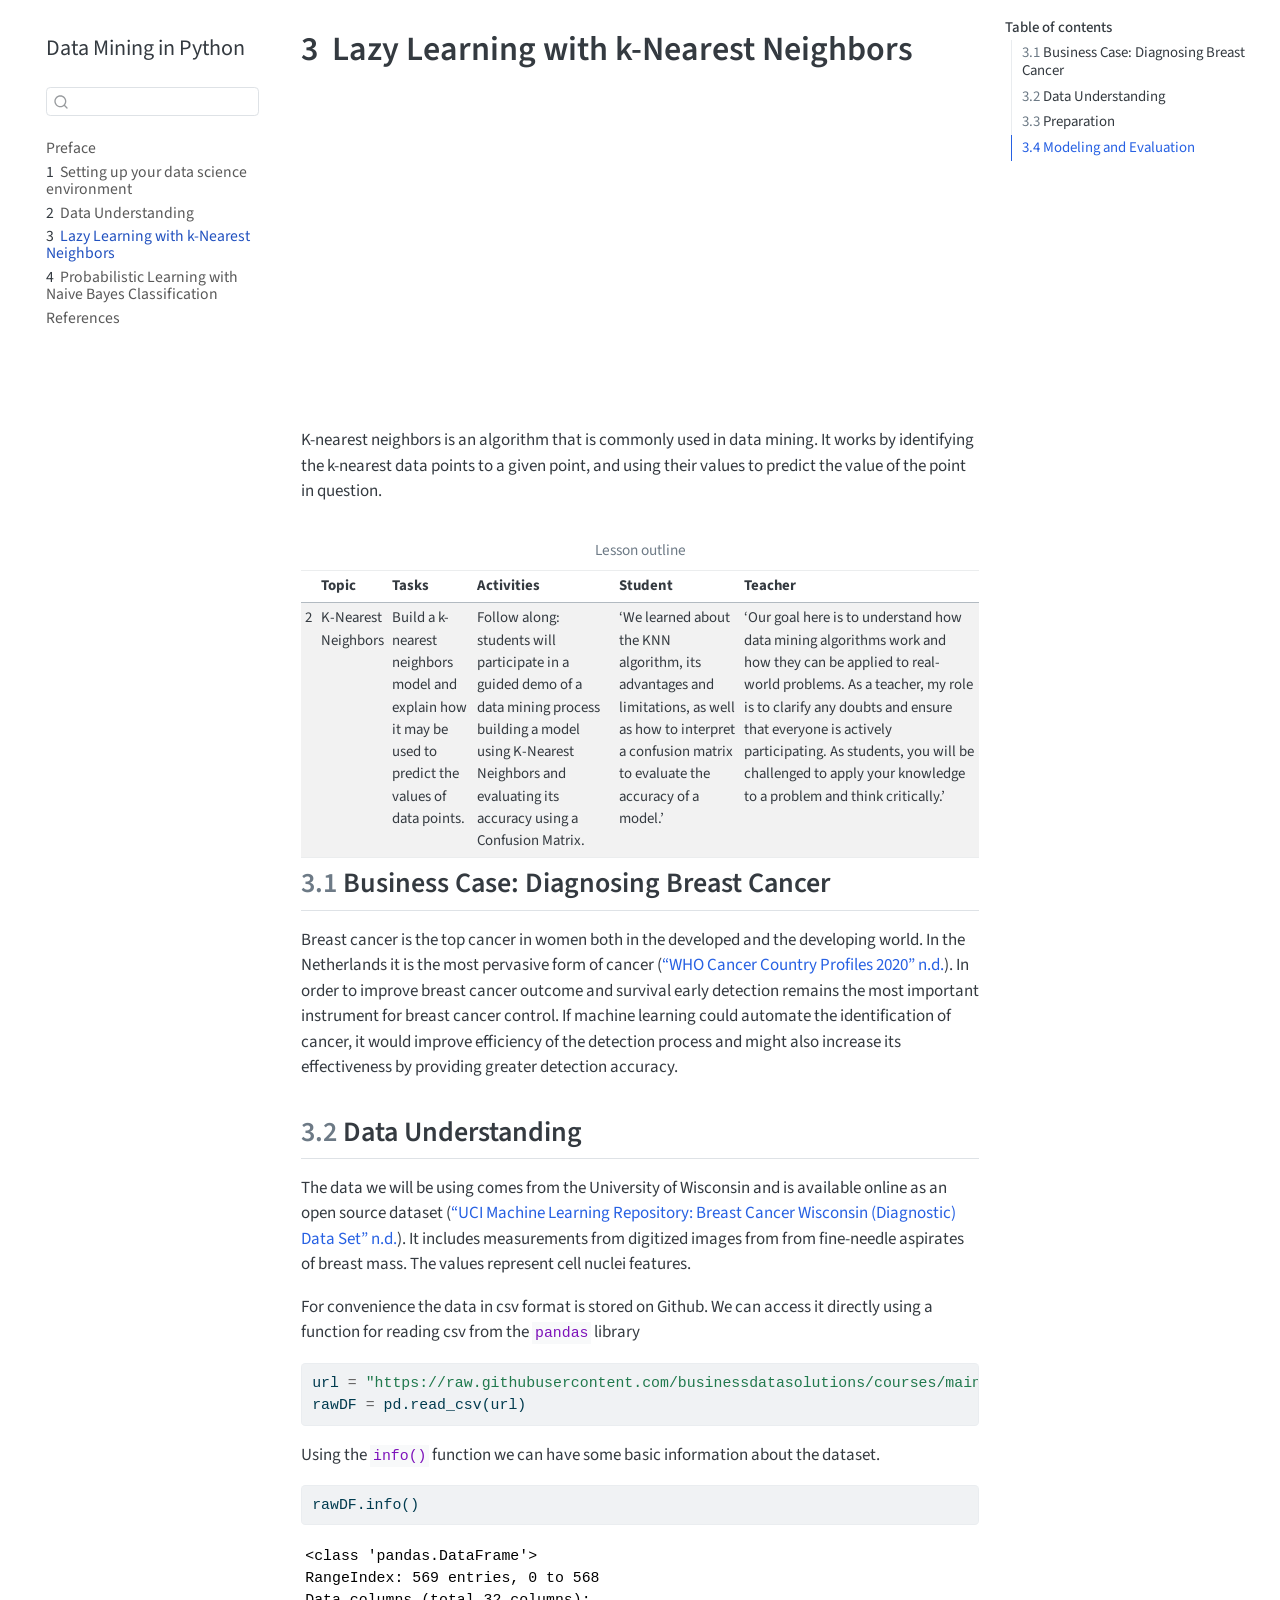
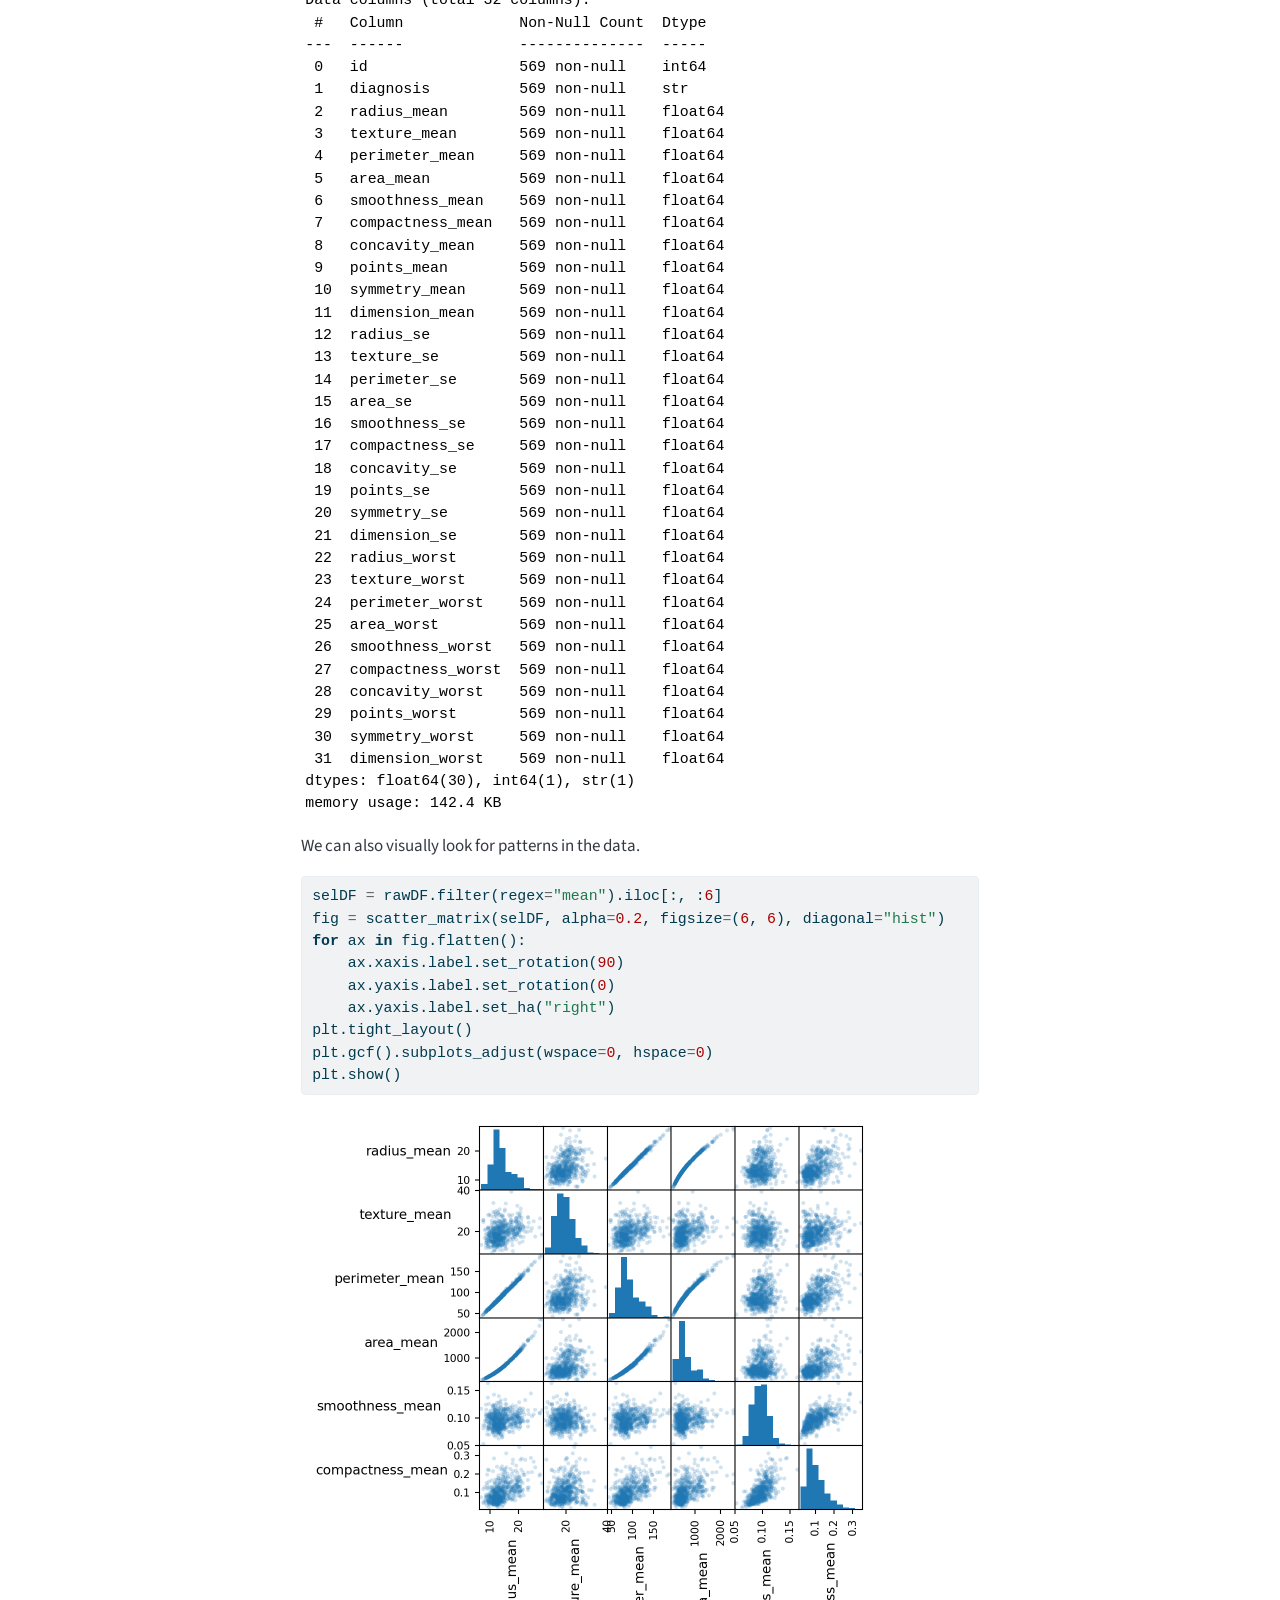
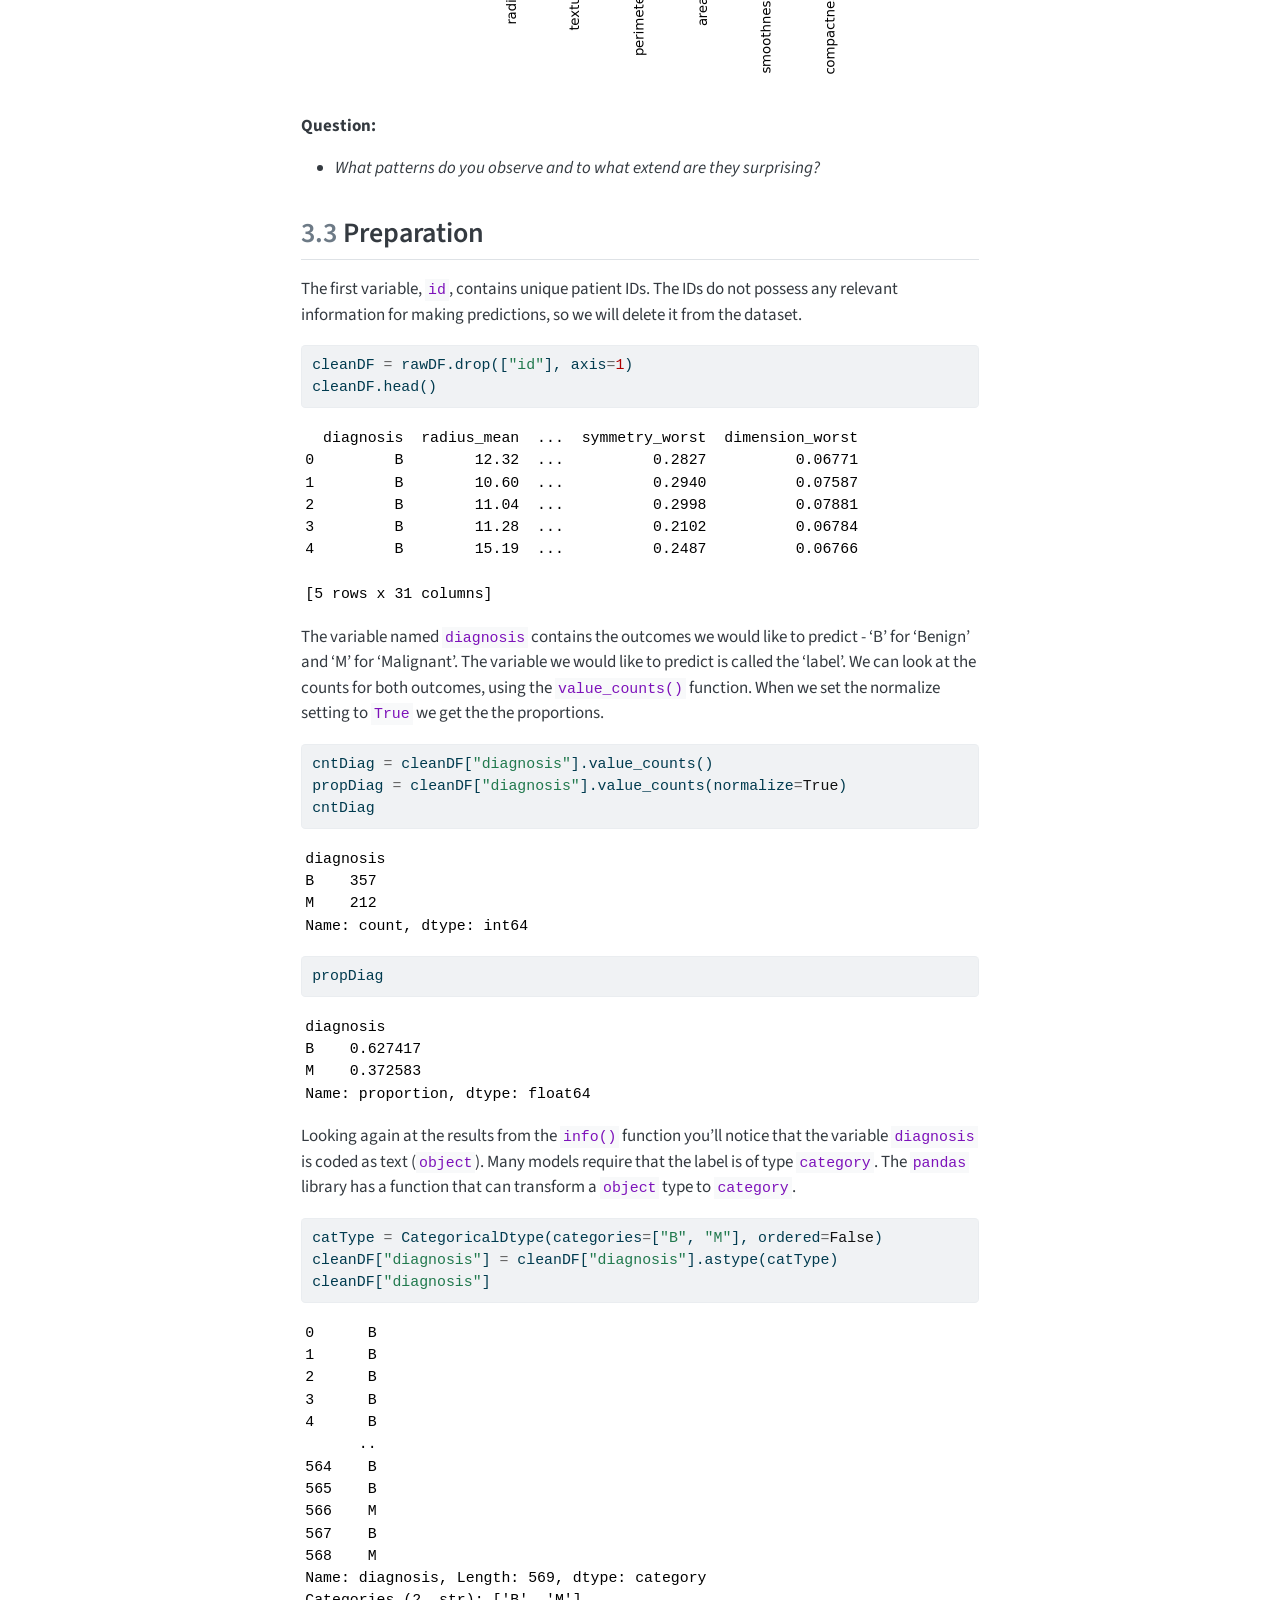
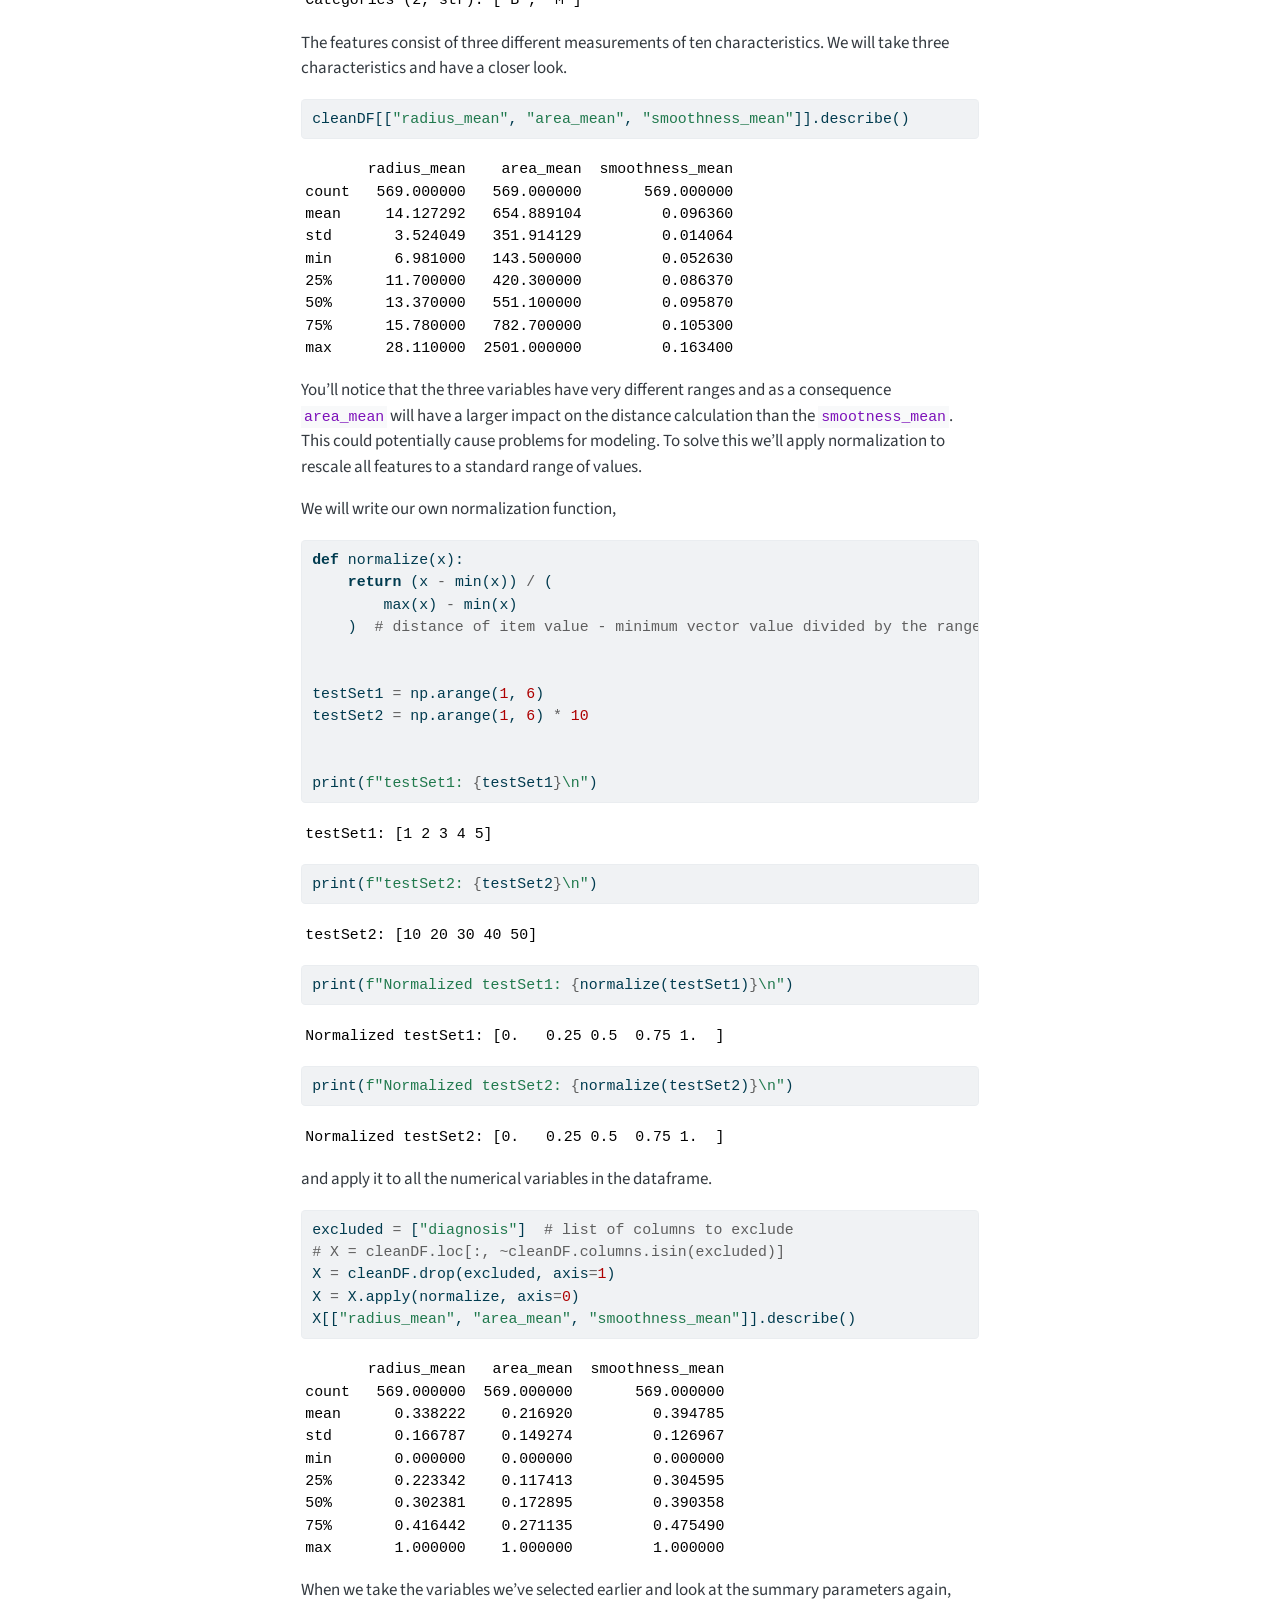
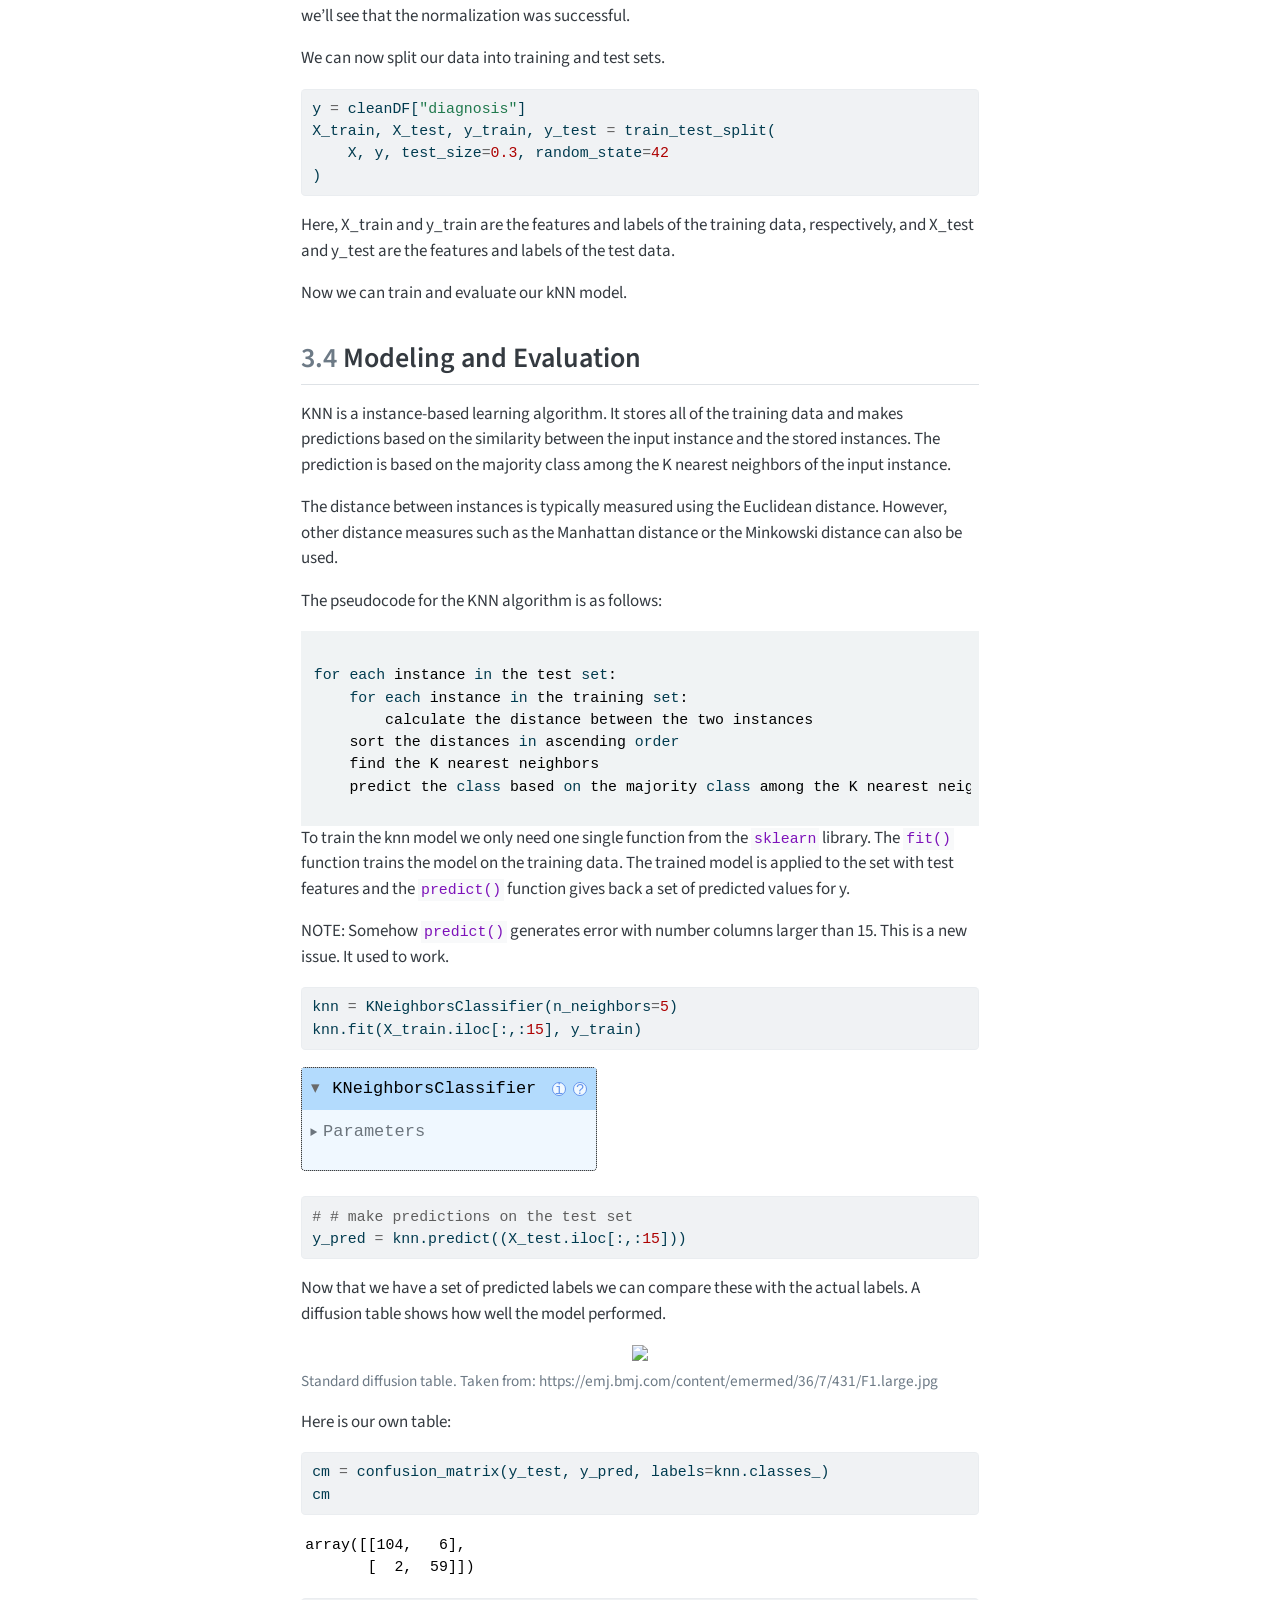
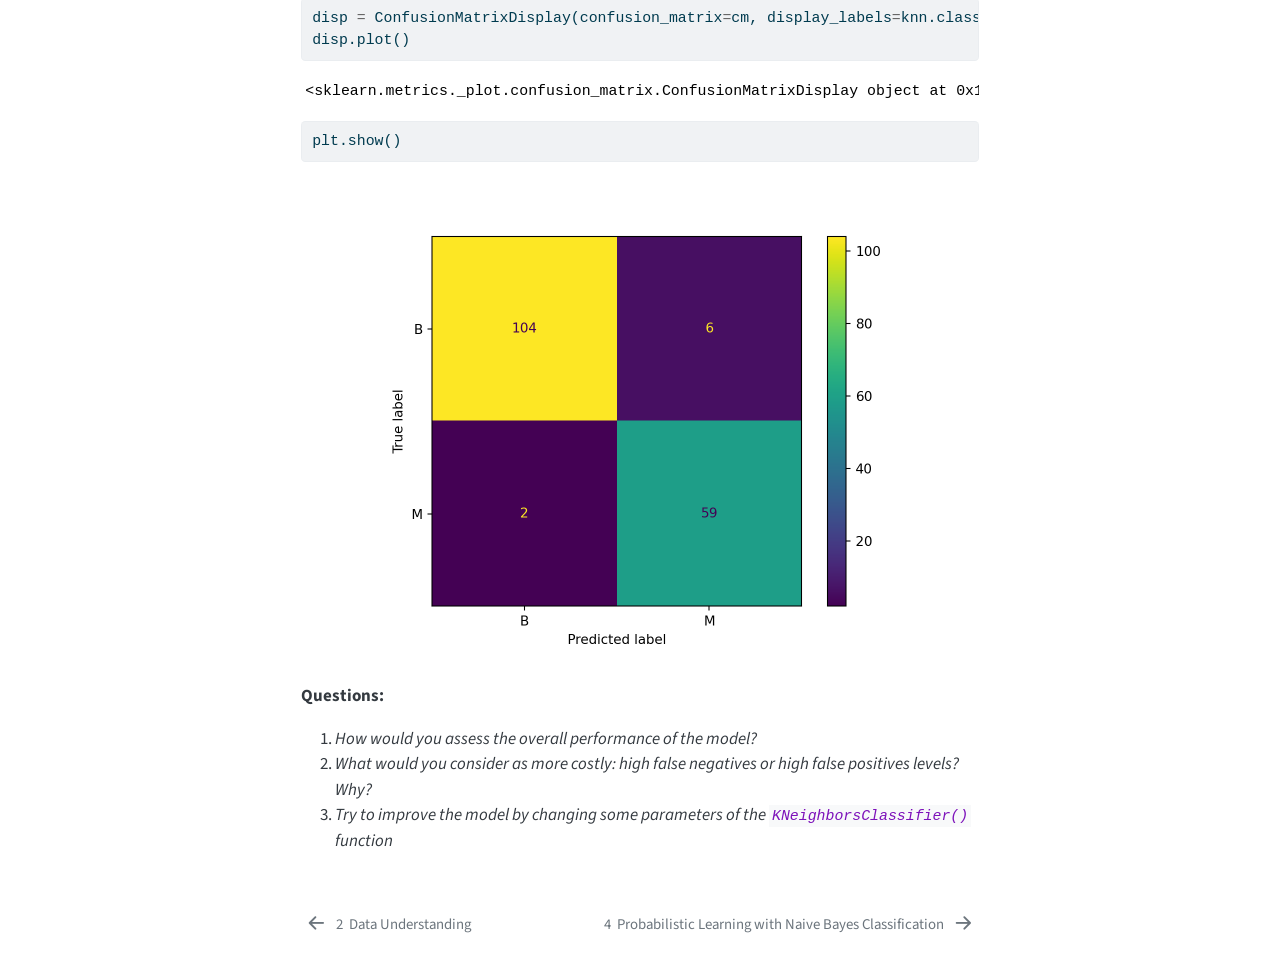
==== commit 3346a30f: "Add uv-managed Python venv and VSCode config Co-Authored-By: Claude Opus 4.6 <noreply@anthropic.com>" ====
--- a/book/knn.html
+++ b/book/knn.html
@@ -523,20 +523,21 @@
   --sklearn-color-fitted-level-1: #d4ebff;
   --sklearn-color-fitted-level-2: #b3dbfd;
   --sklearn-color-fitted-level-3: cornflowerblue;
-
+}
+
+#sk-container-id-1.light {
   /* Specific color for light theme */
-  --sklearn-color-text-on-default-background: var(--sg-text-color, var(--theme-code-foreground, var(--jp-content-font-color1, black)));
-  --sklearn-color-background: var(--sg-background-color, var(--theme-background, var(--jp-layout-color0, white)));
-  --sklearn-color-border-box: var(--sg-text-color, var(--theme-code-foreground, var(--jp-content-font-color1, black)));
+  --sklearn-color-text-on-default-background: black;
+  --sklearn-color-background: white;
+  --sklearn-color-border-box: black;
   --sklearn-color-icon: #696969;
-
-  @media (prefers-color-scheme: dark) {
-    /* Redefinition of color scheme for dark theme */
-    --sklearn-color-text-on-default-background: var(--sg-text-color, var(--theme-code-foreground, var(--jp-content-font-color1, white)));
-    --sklearn-color-background: var(--sg-background-color, var(--theme-background, var(--jp-layout-color0, #111)));
-    --sklearn-color-border-box: var(--sg-text-color, var(--theme-code-foreground, var(--jp-content-font-color1, white)));
-    --sklearn-color-icon: #878787;
-  }
+}
+
+#sk-container-id-1.dark {
+  --sklearn-color-text-on-default-background: white;
+  --sklearn-color-background: #111;
+  --sklearn-color-border-box: white;
+  --sklearn-color-icon: #878787;
 }
 
 #sk-container-id-1 {
@@ -662,8 +663,8 @@
   padding: 0.5em;
   box-sizing: border-box;
   text-align: center;
-  align-items: start;
-  justify-content: space-between;
+  align-items: center;
+  justify-content: center;
   gap: 0.5em;
 }
 
@@ -770,7 +771,6 @@
 #sk-container-id-1 div.sk-label label {
   font-family: monospace;
   font-weight: bold;
-  display: inline-block;
   line-height: 1.2em;
 }
 
@@ -816,7 +816,7 @@
   font-size: smaller;
   line-height: 1em;
   font-family: monospace;
-  background-color: var(--sklearn-color-background);
+  background-color: var(--sklearn-color-unfitted-level-0);
   border-radius: 1em;
   height: 1em;
   width: 1em;
@@ -824,16 +824,17 @@
   margin-left: 0.5em;
   text-align: center;
   /* unfitted */
-  border: var(--sklearn-color-unfitted-level-1) 1pt solid;
-  color: var(--sklearn-color-unfitted-level-1);
+  border: var(--sklearn-color-unfitted-level-3) 1pt solid;
+  color: var(--sklearn-color-unfitted-level-3);
 }
 
 .sk-estimator-doc-link.fitted,
 a:link.sk-estimator-doc-link.fitted,
 a:visited.sk-estimator-doc-link.fitted {
   /* fitted */
-  border: var(--sklearn-color-fitted-level-1) 1pt solid;
-  color: var(--sklearn-color-fitted-level-1);
+  background-color: var(--sklearn-color-fitted-level-0);
+  border: var(--sklearn-color-fitted-level-3) 1pt solid;
+  color: var(--sklearn-color-fitted-level-3);
 }
 
 /* On hover */
@@ -843,7 +844,8 @@
 .sk-estimator-doc-link:hover {
   /* unfitted */
   background-color: var(--sklearn-color-unfitted-level-3);
-  color: var(--sklearn-color-background);
+  border: var(--sklearn-color-fitted-level-0) 1pt solid;
+  color: var(--sklearn-color-unfitted-level-0);
   text-decoration: none;
 }
 
@@ -853,7 +855,8 @@
 .sk-estimator-doc-link.fitted:hover {
   /* fitted */
   background-color: var(--sklearn-color-fitted-level-3);
-  color: var(--sklearn-color-background);
+  border: var(--sklearn-color-fitted-level-0) 1pt solid;
+  color: var(--sklearn-color-fitted-level-0);
   text-decoration: none;
 }
 
@@ -893,7 +896,7 @@
   font-size: 1rem;
   line-height: 1em;
   font-family: monospace;
-  background-color: var(--sklearn-color-background);
+  background-color: var(--sklearn-color-unfitted-level-0);
   border-radius: 1rem;
   height: 1rem;
   width: 1rem;
@@ -905,6 +908,7 @@
 
 #sk-container-id-1 a.estimator_doc_link.fitted {
   /* fitted */
+  background-color: var(--sklearn-color-fitted-level-0);
   border: var(--sklearn-color-fitted-level-1) 1pt solid;
   color: var(--sklearn-color-fitted-level-1);
 }
@@ -922,10 +926,17 @@
   background-color: var(--sklearn-color-fitted-level-3);
 }
 
+.estimator-table {
+    font-family: monospace;
+}
+
 .estimator-table summary {
     padding: .5rem;
-    font-family: monospace;
     cursor: pointer;
+}
+
+.estimator-table summary::marker {
+    font-size: 0.7rem;
 }
 
 .estimator-table details[open] {
@@ -937,6 +948,7 @@
 .estimator-table .parameters-table {
     margin-left: auto !important;
     margin-right: auto !important;
+    margin-top: 0;
 }
 
 .estimator-table .parameters-table tr:nth-child(odd) {
@@ -955,24 +967,85 @@
     border: 1px solid rgba(106, 105, 104, 0.232);
 }
 
+/*
+    `table td`is set in notebook with right text-align.
+    We need to overwrite it.
+*/
+.estimator-table table td.param {
+    text-align: left;
+    position: relative;
+    padding: 0;
+}
+
 .user-set td {
     color:rgb(255, 94, 0);
-    text-align: left;
-}
-
-.user-set td.value pre {
-    color:rgb(255, 94, 0) !important;
-    background-color: transparent !important;
+    text-align: left !important;
+}
+
+.user-set td.value {
+    color:rgb(255, 94, 0);
+    background-color: transparent;
 }
 
 .default td {
     color: black;
-    text-align: left;
+    text-align: left !important;
 }
 
 .user-set td i,
 .default td i {
     color: black;
+}
+
+/*
+    Styles for parameter documentation links
+    We need styling for visited so jupyter doesn't overwrite it
+*/
+a.param-doc-link,
+a.param-doc-link:link,
+a.param-doc-link:visited {
+    text-decoration: underline dashed;
+    text-underline-offset: .3em;
+    color: inherit;
+    display: block;
+    padding: .5em;
+}
+
+/* "hack" to make the entire area of the cell containing the link clickable */
+a.param-doc-link::before {
+    position: absolute;
+    content: "";
+    inset: 0;
+}
+
+.param-doc-description {
+    display: none;
+    position: absolute;
+    z-index: 9999;
+    left: 0;
+    padding: .5ex;
+    margin-left: 1.5em;
+    color: var(--sklearn-color-text);
+    box-shadow: .3em .3em .4em #999;
+    width: max-content;
+    text-align: left;
+    max-height: 10em;
+    overflow-y: auto;
+
+    /* unfitted */
+    background: var(--sklearn-color-unfitted-level-0);
+    border: thin solid var(--sklearn-color-unfitted-level-3);
+}
+
+/* Fitted state for parameter tooltips */
+.fitted .param-doc-description {
+    /* fitted */
+    background: var(--sklearn-color-fitted-level-0);
+    border: thin solid var(--sklearn-color-fitted-level-3);
+}
+
+.param-doc-link:hover .param-doc-description {
+    display: block;
 }
 
 .copy-paste-icon {
@@ -985,51 +1058,120 @@
     height: 14px;
     cursor: pointer;
 }
-</a></style><div id="sk-container-id-1" class="sk-top-container"><div class="sk-text-repr-fallback"><pre>KNeighborsClassifier()</pre><b>In a Jupyter environment, please rerun this cell to show the HTML representation or trust the notebook. <br>On GitHub, the HTML representation is unable to render, please try loading this page with nbviewer.org.</b></div><div class="sk-container" hidden=""><div class="sk-item"><div class="sk-estimator fitted sk-toggleable"><input class="sk-toggleable__control sk-hidden--visually" id="sk-estimator-id-1" type="checkbox" checked=""><label for="sk-estimator-id-1" class="sk-toggleable__label fitted sk-toggleable__label-arrow"><div><div>KNeighborsClassifier</div></div><div><a class="sk-estimator-doc-link fitted" rel="noreferrer" target="_blank" href="https://scikit-learn.org/1.7/modules/generated/sklearn.neighbors.KNeighborsClassifier.html">?<span>Documentation for KNeighborsClassifier</span></a><span class="sk-estimator-doc-link fitted">i<span>Fitted</span></span></div></label><div class="sk-toggleable__content fitted" data-param-prefix="">
+</a></style><div id="sk-container-id-1" class="sk-top-container"><div class="sk-text-repr-fallback"><pre>KNeighborsClassifier()</pre><b>In a Jupyter environment, please rerun this cell to show the HTML representation or trust the notebook. <br>On GitHub, the HTML representation is unable to render, please try loading this page with nbviewer.org.</b></div><div class="sk-container" hidden=""><div class="sk-item"><div class="sk-estimator fitted sk-toggleable"><input class="sk-toggleable__control sk-hidden--visually" id="sk-estimator-id-1" type="checkbox" checked=""><label for="sk-estimator-id-1" class="sk-toggleable__label fitted sk-toggleable__label-arrow"><div><div>KNeighborsClassifier</div></div><div><a class="sk-estimator-doc-link fitted" rel="noreferrer" target="_blank" href="https://scikit-learn.org/1.8/modules/generated/sklearn.neighbors.KNeighborsClassifier.html">?<span>Documentation for KNeighborsClassifier</span></a><span class="sk-estimator-doc-link fitted">i<span>Fitted</span></span></div></label><div class="sk-toggleable__content fitted" data-param-prefix="">
         <div class="estimator-table">
             <details>
                 <summary>Parameters</summary>
                 
 <table class="parameters-table caption-top table table-sm table-striped small" data-quarto-postprocess="true">
+<colgroup>
+<col style="width: 33%">
+<col style="width: 33%">
+<col style="width: 33%">
+</colgroup>
 <tbody>
 <tr class="odd default">
 <td><em></em></td>
-<td class="param">n_neighbors&nbsp;</td>
+<td class="param"><a href="https://scikit-learn.org/1.8/modules/generated/sklearn.neighbors.KNeighborsClassifier.html#:~:text=n_neighbors,-int%2C%20default%3D5" class="param-doc-link" rel="noreferrer" target="_blank">n_neighbors <span class="param-doc-description">n_neighbors: int, default=5<br>
+<br>
+Number of neighbors to use by default for :meth:`kneighbors` queries.</span></a></td>
 <td class="value">5</td>
 </tr>
 <tr class="even default">
 <td><em></em></td>
-<td class="param">weights&nbsp;</td>
+<td class="param"><a href="https://scikit-learn.org/1.8/modules/generated/sklearn.neighbors.KNeighborsClassifier.html#:~:text=weights,-%7B%27uniform%27%2C%20%27distance%27%7D%2C%20callable%20or%20None%2C%20default%3D%27uniform%27" class="param-doc-link" rel="noreferrer" target="_blank">weights <span class="param-doc-description">weights: {'uniform', 'distance'}, callable or None, default='uniform'<br>
+<br>
+Weight function used in prediction. Possible values:<br>
+<br>
+- 'uniform' : uniform weights. All points in each neighborhood<br>
+are weighted equally.<br>
+- 'distance' : weight points by the inverse of their distance.<br>
+in this case, closer neighbors of a query point will have a<br>
+greater influence than neighbors which are further away.<br>
+- [callable] : a user-defined function which accepts an<br>
+array of distances, and returns an array of the same shape<br>
+containing the weights.<br>
+<br>
+Refer to the example entitled<br>
+:ref:`sphx_glr_auto_examples_neighbors_plot_classification.py`<br>
+showing the impact of the `weights` parameter on the decision<br>
+boundary.</span></a></td>
 <td class="value">'uniform'</td>
 </tr>
 <tr class="odd default">
 <td><em></em></td>
-<td class="param">algorithm&nbsp;</td>
+<td class="param"><a href="https://scikit-learn.org/1.8/modules/generated/sklearn.neighbors.KNeighborsClassifier.html#:~:text=algorithm,-%7B%27auto%27%2C%20%27ball_tree%27%2C%20%27kd_tree%27%2C%20%27brute%27%7D%2C%20default%3D%27auto%27" class="param-doc-link" rel="noreferrer" target="_blank">algorithm <span class="param-doc-description">algorithm: {'auto', 'ball_tree', 'kd_tree', 'brute'}, default='auto'<br>
+<br>
+Algorithm used to compute the nearest neighbors:<br>
+<br>
+- 'ball_tree' will use :class:`BallTree`<br>
+- 'kd_tree' will use :class:`KDTree`<br>
+- 'brute' will use a brute-force search.<br>
+- 'auto' will attempt to decide the most appropriate algorithm<br>
+based on the values passed to :meth:`fit` method.<br>
+<br>
+Note: fitting on sparse input will override the setting of<br>
+this parameter, using brute force.</span></a></td>
 <td class="value">'auto'</td>
 </tr>
 <tr class="even default">
 <td><em></em></td>
-<td class="param">leaf_size&nbsp;</td>
+<td class="param"><a href="https://scikit-learn.org/1.8/modules/generated/sklearn.neighbors.KNeighborsClassifier.html#:~:text=leaf_size,-int%2C%20default%3D30" class="param-doc-link" rel="noreferrer" target="_blank">leaf_size <span class="param-doc-description">leaf_size: int, default=30<br>
+<br>
+Leaf size passed to BallTree or KDTree. This can affect the<br>
+speed of the construction and query, as well as the memory<br>
+required to store the tree. The optimal value depends on the<br>
+nature of the problem.</span></a></td>
 <td class="value">30</td>
 </tr>
 <tr class="odd default">
 <td><em></em></td>
-<td class="param">p&nbsp;</td>
+<td class="param"><a href="https://scikit-learn.org/1.8/modules/generated/sklearn.neighbors.KNeighborsClassifier.html#:~:text=p,-float%2C%20default%3D2" class="param-doc-link" rel="noreferrer" target="_blank">p <span class="param-doc-description">p: float, default=2<br>
+<br>
+Power parameter for the Minkowski metric. When p = 1, this is equivalent<br>
+to using manhattan_distance (l1), and euclidean_distance (l2) for p = 2.<br>
+For arbitrary p, minkowski_distance (l_p) is used. This parameter is expected<br>
+to be positive.</span></a></td>
 <td class="value">2</td>
 </tr>
 <tr class="even default">
 <td><em></em></td>
-<td class="param">metric&nbsp;</td>
+<td class="param"><a href="https://scikit-learn.org/1.8/modules/generated/sklearn.neighbors.KNeighborsClassifier.html#:~:text=metric,-str%20or%20callable%2C%20default%3D%27minkowski%27" class="param-doc-link" rel="noreferrer" target="_blank">metric <span class="param-doc-description">metric: str or callable, default='minkowski'<br>
+<br>
+Metric to use for distance computation. Default is "minkowski", which<br>
+results in the standard Euclidean distance when p = 2. See the<br>
+documentation of `scipy.spatial.distance<br>
+&lt; docs.scipy.org doc scipy reference spatial.distance.html&gt;`_ and<br>
+the metrics listed in<br>
+:class:`~sklearn.metrics.pairwise.distance_metrics` for valid metric<br>
+values.<br>
+<br>
+If metric is "precomputed", X is assumed to be a distance matrix and<br>
+must be square during fit. X may be a :term:`sparse graph`, in which<br>
+case only "nonzero" elements may be considered neighbors.<br>
+<br>
+If metric is a callable function, it takes two arrays representing 1D<br>
+vectors as inputs and must return one value indicating the distance<br>
+between those vectors. This works for Scipy's metrics, but is less<br>
+efficient than passing the metric name as a string.</span></a></td>
 <td class="value">'minkowski'</td>
 </tr>
 <tr class="odd default">
 <td><em></em></td>
-<td class="param">metric_params&nbsp;</td>
+<td class="param"><a href="https://scikit-learn.org/1.8/modules/generated/sklearn.neighbors.KNeighborsClassifier.html#:~:text=metric_params,-dict%2C%20default%3DNone" class="param-doc-link" rel="noreferrer" target="_blank">metric_params <span class="param-doc-description">metric_params: dict, default=None<br>
+<br>
+Additional keyword arguments for the metric function.</span></a></td>
 <td class="value">None</td>
 </tr>
 <tr class="even default">
 <td><em></em></td>
-<td class="param">n_jobs&nbsp;</td>
+<td class="param"><a href="https://scikit-learn.org/1.8/modules/generated/sklearn.neighbors.KNeighborsClassifier.html#:~:text=n_jobs,-int%2C%20default%3DNone" class="param-doc-link" rel="noreferrer" target="_blank">n_jobs <span class="param-doc-description">n_jobs: int, default=None<br>
+<br>
+The number of parallel jobs to run for neighbors search.<br>
+``None`` means 1 unless in a :obj:`joblib.parallel_backend` context.<br>
+``-1`` means using all processors. See :term:`Glossary <n_jobs>`<br>
+for more details.<br>
+Doesn't affect :meth:`fit` method.</n_jobs></span></a></td>
 <td class="value">None</td>
 </tr>
 </tbody>
@@ -1071,15 +1213,88 @@
     return false;
 }
 
-document.querySelectorAll('.fa-regular.fa-copy').forEach(function(element) {
+document.querySelectorAll('.copy-paste-icon').forEach(function(element) {
     const toggleableContent = element.closest('.sk-toggleable__content');
     const paramPrefix = toggleableContent ? toggleableContent.dataset.paramPrefix : '';
-    const paramName = element.parentElement.nextElementSibling.textContent.trim();
+    const paramName = element.parentElement.nextElementSibling
+        .textContent.trim().split(' ')[0];
     const fullParamName = paramPrefix ? `${paramPrefix}${paramName}` : paramName;
 
     element.setAttribute('title', fullParamName);
 });
-</script>
+
+
+/**
+ * Adapted from Skrub
+ * https://github.com/skrub-data/skrub/blob/403466d1d5d4dc76a7ef569b3f8228db59a31dc3/skrub/_reporting/_data/templates/report.js#L789
+ * @returns "light" or "dark"
+ */
+function detectTheme(element) {
+    const body = document.querySelector('body');
+
+    // Check VSCode theme
+    const themeKindAttr = body.getAttribute('data-vscode-theme-kind');
+    const themeNameAttr = body.getAttribute('data-vscode-theme-name');
+
+    if (themeKindAttr && themeNameAttr) {
+        const themeKind = themeKindAttr.toLowerCase();
+        const themeName = themeNameAttr.toLowerCase();
+
+        if (themeKind.includes("dark") || themeName.includes("dark")) {
+            return "dark";
+        }
+        if (themeKind.includes("light") || themeName.includes("light")) {
+            return "light";
+        }
+    }
+
+    // Check Jupyter theme
+    if (body.getAttribute('data-jp-theme-light') === 'false') {
+        return 'dark';
+    } else if (body.getAttribute('data-jp-theme-light') === 'true') {
+        return 'light';
+    }
+
+    // Guess based on a parent element's color
+    const color = window.getComputedStyle(element.parentNode, null).getPropertyValue('color');
+    const match = color.match(/^rgb\s*\(\s*(\d+)\s*,\s*(\d+)\s*,\s*(\d+)\s*\)\s*$/i);
+    if (match) {
+        const [r, g, b] = [
+            parseFloat(match[1]),
+            parseFloat(match[2]),
+            parseFloat(match[3])
+        ];
+
+        // https://en.wikipedia.org/wiki/HSL_and_HSV#Lightness
+        const luma = 0.299 * r + 0.587 * g + 0.114 * b;
+
+        if (luma > 180) {
+            // If the text is very bright we have a dark theme
+            return 'dark';
+        }
+        if (luma < 75) {
+            // If the text is very dark we have a light theme
+            return 'light';
+        }
+        // Otherwise fall back to the next heuristic.
+    }
+
+    // Fallback to system preference
+    return window.matchMedia('(prefers-color-scheme: dark)').matches ? 'dark' : 'light';
+}
+
+
+function forceTheme(elementId) {
+    const estimatorElement = document.querySelector(`#${elementId}`);
+    if (estimatorElement === null) {
+        console.error(`Element with id ${elementId} not found.`);
+    } else {
+        const theme = detectTheme(estimatorElement);
+        estimatorElement.classList.add(theme);
+    }
+}
+
+forceTheme('sk-container-id-1');</script>
 </div>
 <div class="sourceCode cell-code" id="cb27"><pre class="sourceCode python code-with-copy"><code class="sourceCode python"><span id="cb27-1"><a href="#cb27-1" aria-hidden="true" tabindex="-1"></a><span class="co"># # make predictions on the test set</span></span>
 <span id="cb27-2"><a href="#cb27-2" aria-hidden="true" tabindex="-1"></a>y_pred <span class="op">=</span> knn.predict((X_test.iloc[:,:<span class="dv">15</span>]))</span></code><button title="Copy to Clipboard" class="code-copy-button"><i class="bi"></i></button></pre></div>
@@ -1108,7 +1323,7 @@
 <div class="sourceCode cell-code" id="cb30"><pre class="sourceCode python code-with-copy"><code class="sourceCode python"><span id="cb30-1"><a href="#cb30-1" aria-hidden="true" tabindex="-1"></a>disp <span class="op">=</span> ConfusionMatrixDisplay(confusion_matrix<span class="op">=</span>cm, display_labels<span class="op">=</span>knn.classes_)</span>
 <span id="cb30-2"><a href="#cb30-2" aria-hidden="true" tabindex="-1"></a>disp.plot()</span></code><button title="Copy to Clipboard" class="code-copy-button"><i class="bi"></i></button></pre></div>
 <div class="cell-output cell-output-stdout">
-<pre><code>&lt;sklearn.metrics._plot.confusion_matrix.ConfusionMatrixDisplay object at 0x14930a120&gt;</code></pre>
+<pre><code>&lt;sklearn.metrics._plot.confusion_matrix.ConfusionMatrixDisplay object at 0x158b0aa50&gt;</code></pre>
 </div>
 <div class="sourceCode cell-code" id="cb32"><pre class="sourceCode python code-with-copy"><code class="sourceCode python"><span id="cb32-1"><a href="#cb32-1" aria-hidden="true" tabindex="-1"></a>plt.show()</span></code><button title="Copy to Clipboard" class="code-copy-button"><i class="bi"></i></button></pre></div>
 <div class="cell-output-display">
